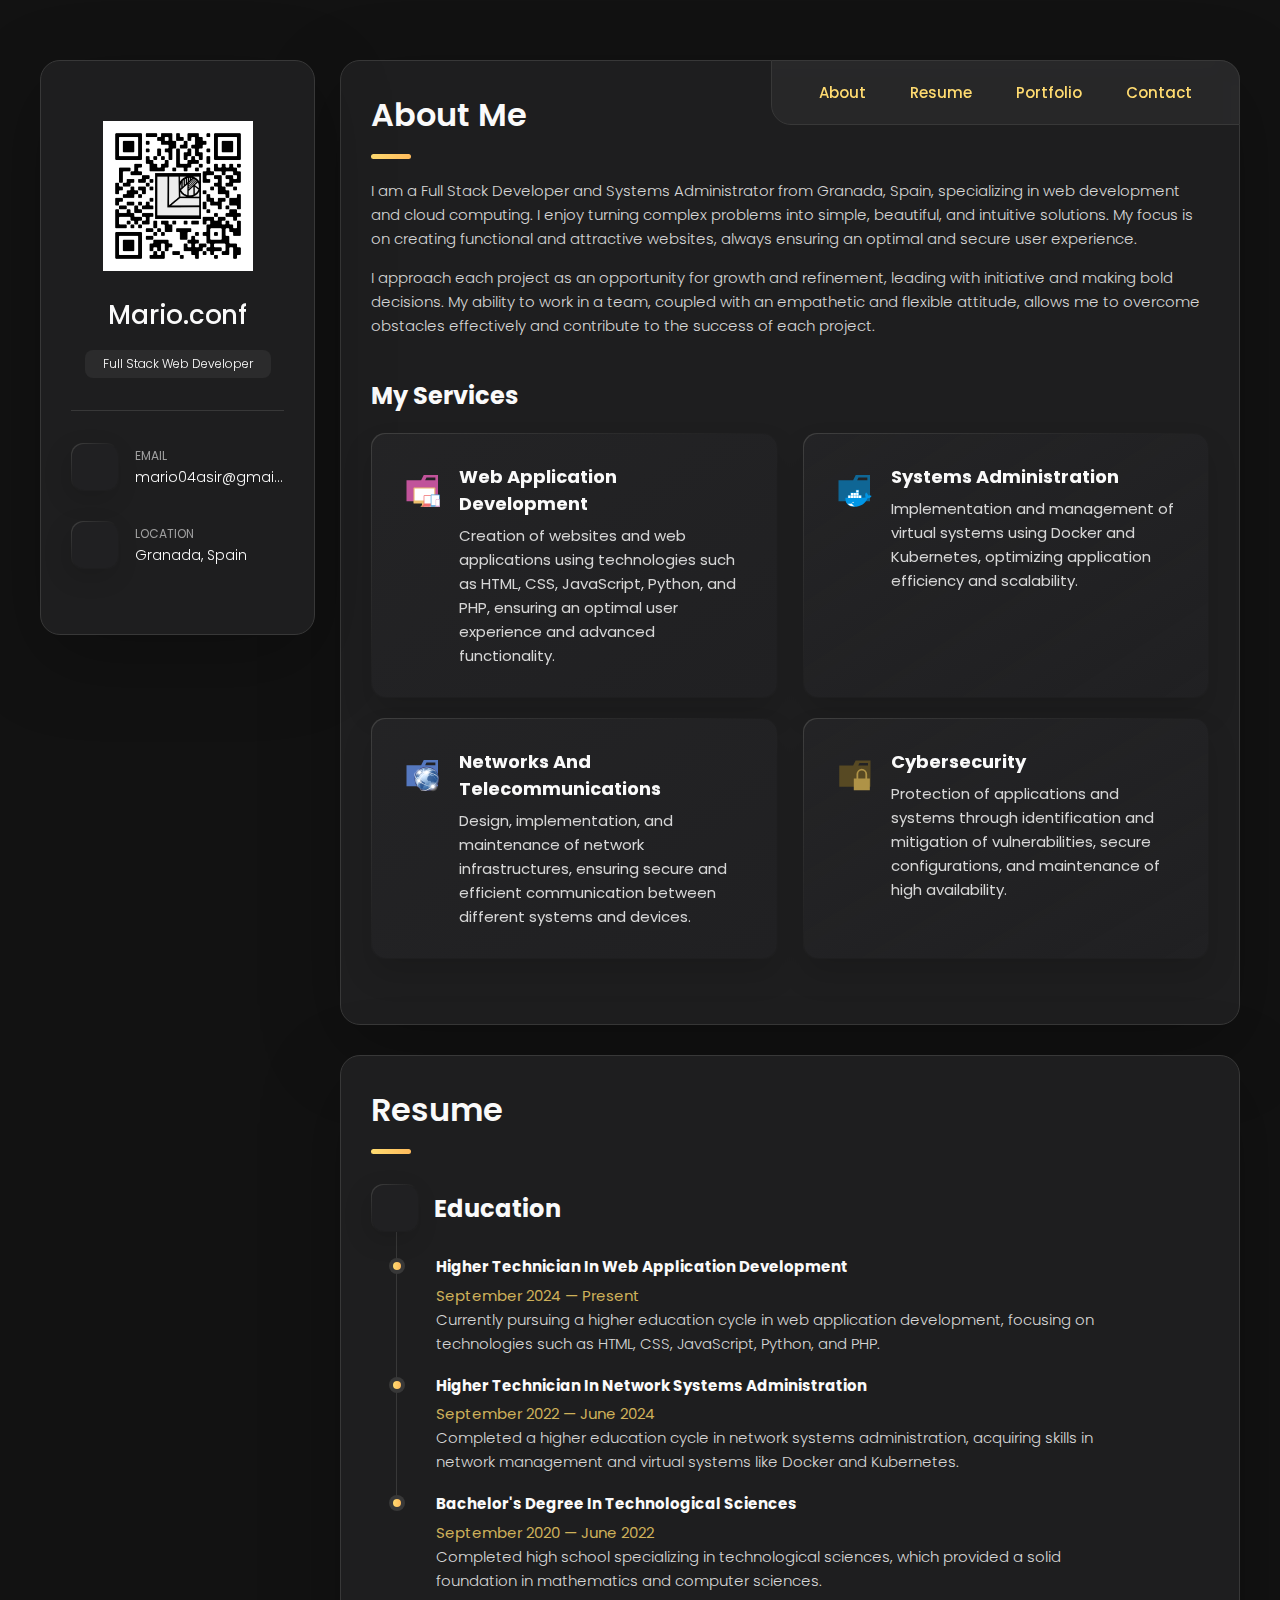
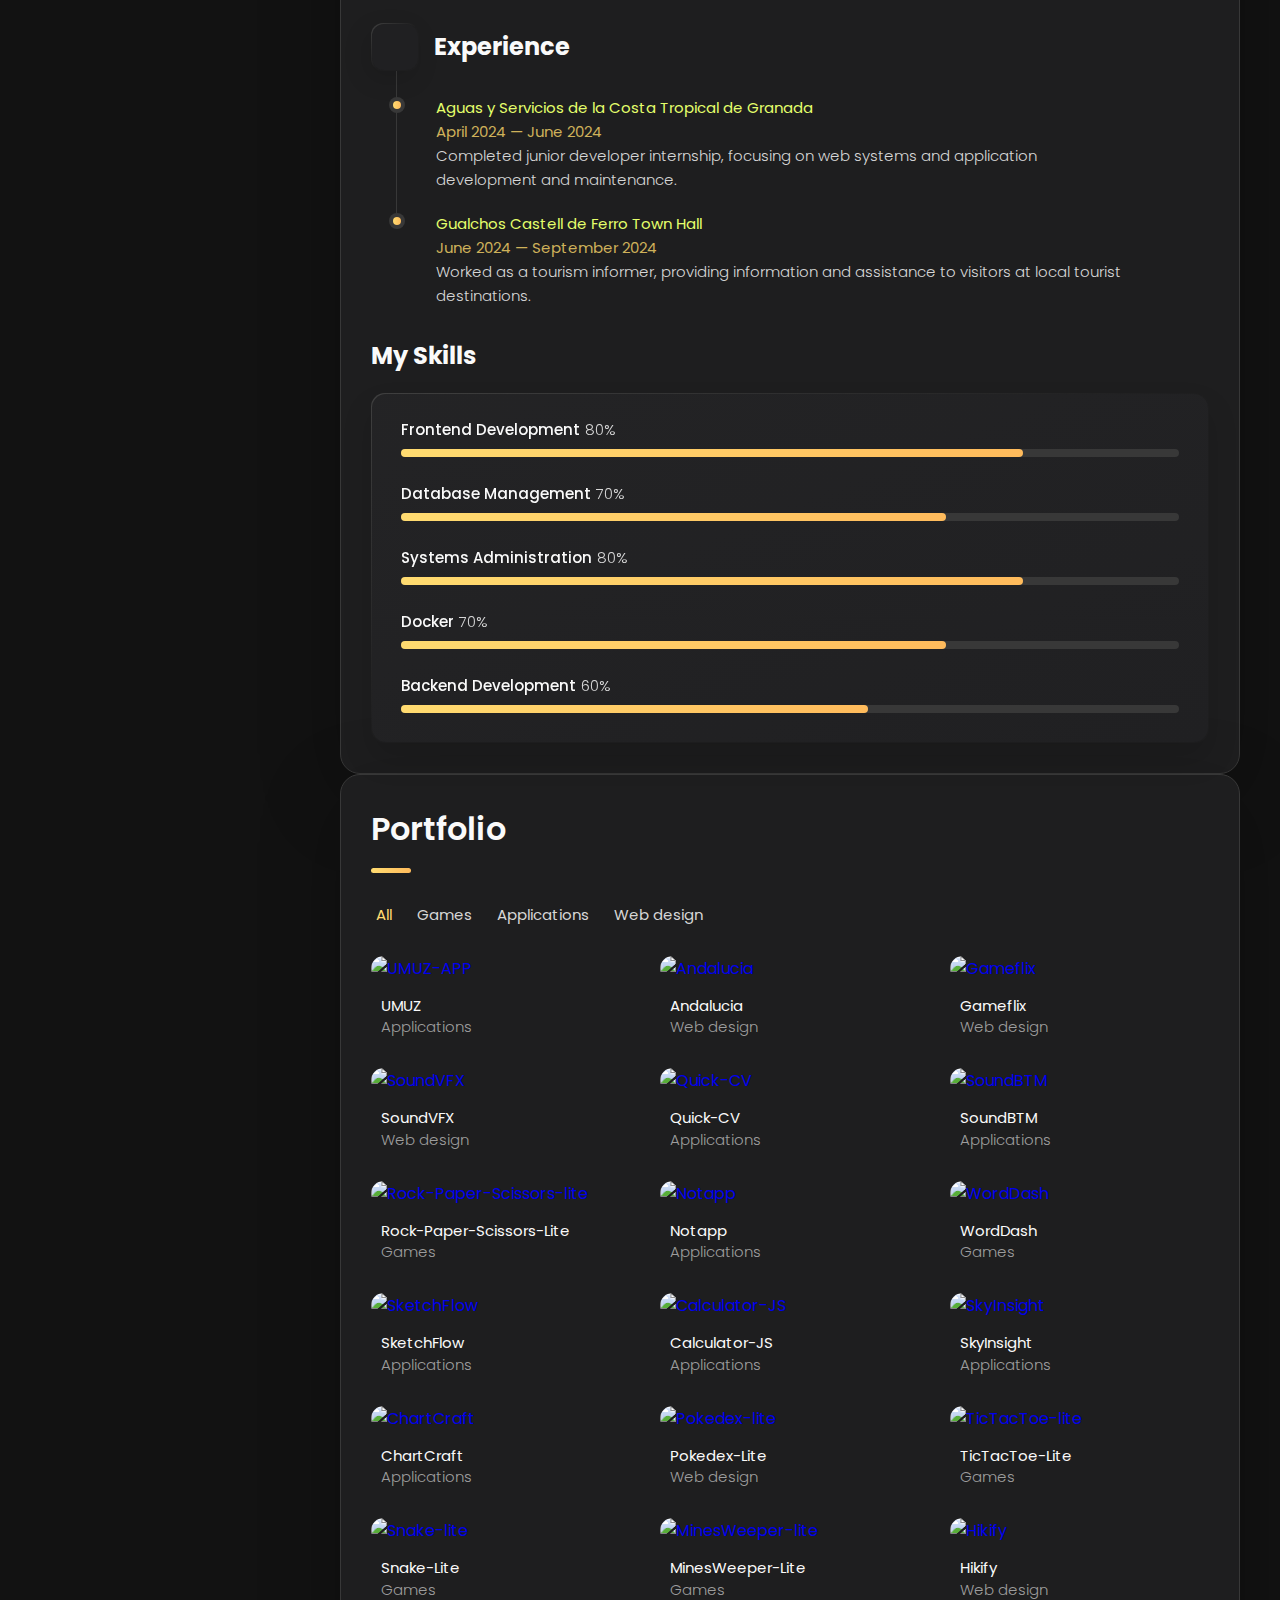
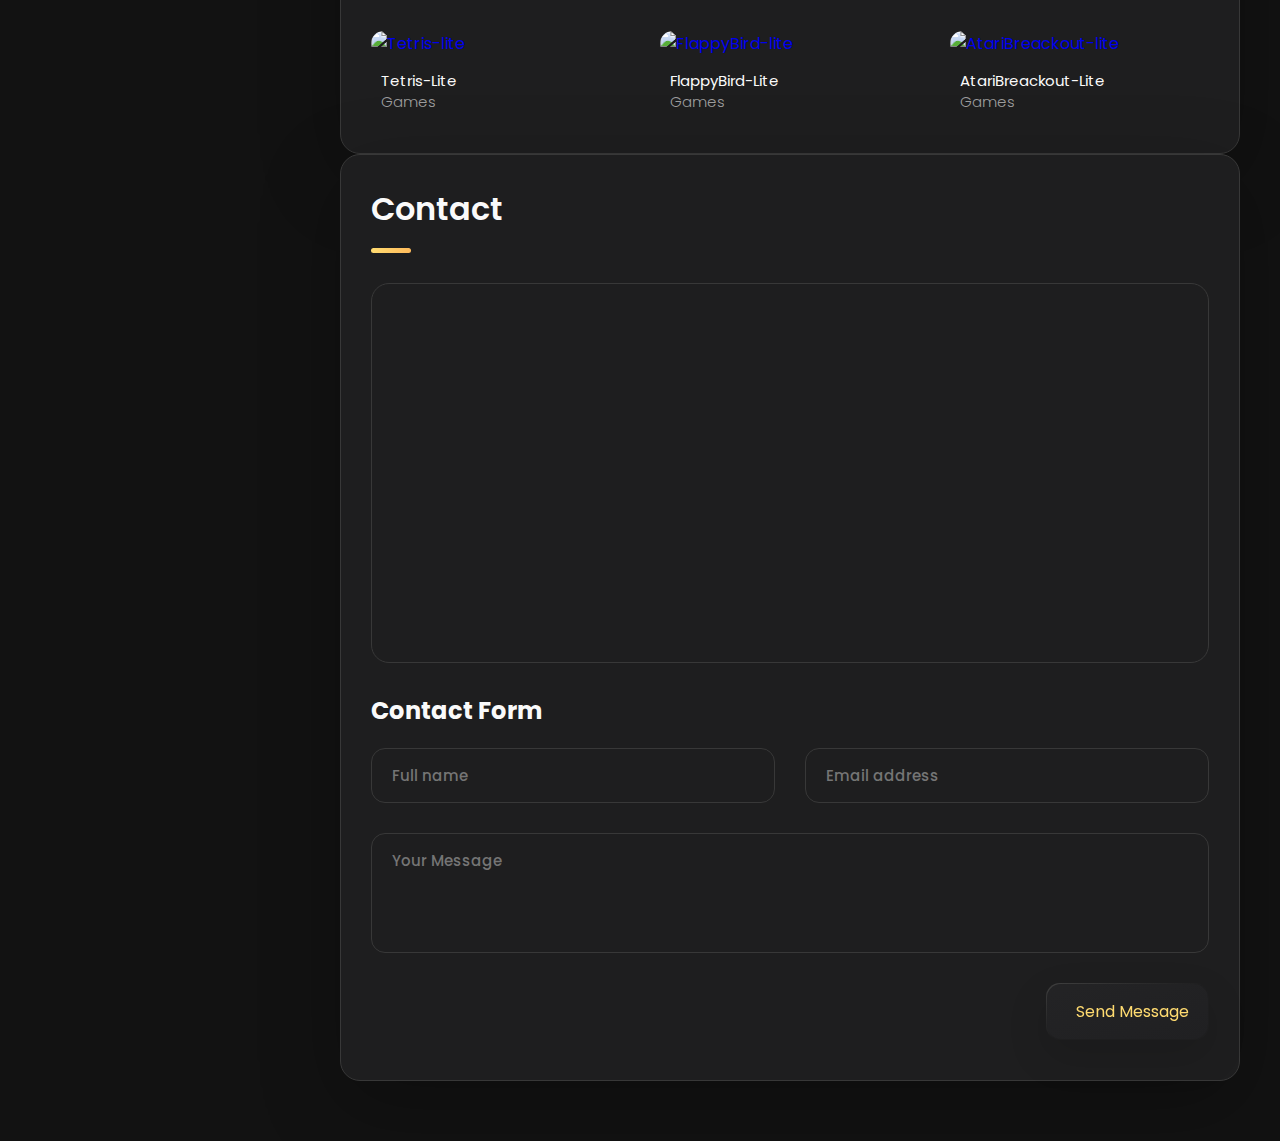
==== index.html @ 1c4b95a3 "Update index.html" ====
<!DOCTYPE html>
<html lang="es">

<head>
  <meta charset="UTF-8">
  <meta http-equiv="X-UA-Compatible" content="IE=edge">
  <meta name="viewport" content="width=device-width, initial-scale=1.0">
  <title>Mario.conf - Personal Portfolio</title>

  <!--
    - custom css link
  -->
  <link rel="stylesheet"  href="./src/styles.css">

  <!--
    - google font link
  -->
  <link rel="preconnect" href="https://fonts.googleapis.com">
  <link rel="preconnect" href="https://fonts.gstatic.com" crossorigin>
  <link href="https://fonts.googleapis.com/css2?family=Poppins:wght@300;400;500;600&display=swap" rel="stylesheet">
</head>

<body>

  <!--
    - #MAIN
  -->

  <main>

    <!--
      - #SIDEBAR
    -->

    <aside class="sidebar" data-sidebar>

      <div class="sidebar-info">

        <figure class="avatar-box">
          <img src="./src/avatar.png" alt="Mario.conf" width="80">
        </figure>

        <div class="info-content">
          <h1 class="name" title="Mario.conf">Mario.conf </h1>

          <p class="title">Full Stack Web Developer</p>
        </div>

        <button class="info_more-btn" data-sidebar-btn>
          <span>Show Contacts</span>

          <ion-icon name="chevron-down"></ion-icon>
        </button>

      </div>

      <div class="sidebar-info_more">

        <div class="separator"></div>

        <ul class="contacts-list">

          <li class="contact-item">

            <div class="icon-box">
              <ion-icon name="mail-outline"></ion-icon>
            </div>

            <div class="contact-info">
              <p class="contact-title">Email</p>

              <a href="mailto:mario04asir@gmail.com" class="contact-link">mario04asir@gmail.com</a>
            </div>

          </li>

          <li class="contact-item">

            <div class="icon-box">
              <ion-icon name="location-outline"></ion-icon>
            </div>

            <div class="contact-info">
              <p class="contact-title">Location</p>

              <address>Granada, Spain</address>
            </div>

          </li>

        </ul>

        <div class="separator"></div>

        <ul class="social-list">

          <li class="social-item">
            <a href="https://www.instagram.com/_mario.conf/" class="social-link">
              <ion-icon name="logo-instagram"></ion-icon>
            </a>
          </li>

        </ul>

      </div>

    </aside>





    <!--
      - #main-content
    -->

    <div class="main-content">

      <!--
        - #NAVBAR
      -->

      <nav class="navbar">

        <ul class="navbar-list">

          <li class="navbar-item">
            <button class="navbar-link  active" data-nav-link>About</button>
          </li>

          <li class="navbar-item">
            <button class="navbar-link active" data-nav-link>Resume</button>
          </li>

          <li class="navbar-item">
            <button class="navbar-link active" data-nav-link>Portfolio</button>
          </li>
<!--
          <li class="navbar-item">
            <button class="navbar-link active" data-nav-link>Blog</button>
          </li>
-->
           <li class="navbar-item">
            <button class="navbar-link active" data-nav-link>Contact</button>
        </li>

        </ul>

      </nav>




<!--
  - #ABOUT
-->

<article class="about  active" data-page="about">

    <header>
      <h2 class="h2 article-title">About Me</h2>
    </header>
  
    <section class="about-text">
      <p>
        I am a Full Stack Developer and Systems Administrator from Granada, Spain, specializing in web development and cloud computing. I enjoy turning complex problems into simple, beautiful, and intuitive solutions. My focus is on creating functional and attractive websites, always ensuring an optimal and secure user experience.
      </p>
      <p>
        I approach each project as an opportunity for growth and refinement, leading with initiative and making bold decisions. My ability to work in a team, coupled with an empathetic and flexible attitude, allows me to overcome obstacles effectively and contribute to the success of each project.
      </p>
    </section>
  
    <!--
      - service
    -->
  
    <section class="service active">
  
      <h3 class="h3 service-title">My Services</h3>
    
      <ul class="service-list">
    
        <li class="service-item">
    
          <div class="service-icon-box">
            <img src="./src/icon-dev.svg" alt="web development icon" width="40">
          </div>
    
          <div class="service-content-box">
            <h4 class="h4 service-item-title">Web Application Development</h4>
    
            <p class="service-item-text">
              Creation of websites and web applications using technologies such as HTML, CSS, JavaScript, Python, and PHP, ensuring an optimal user experience and advanced functionality.
            </p>
          </div>
    
        </li>
    
        <li class="service-item">
    
          <div class="service-icon-box">
            <img src="./src/icon-docker.svg" alt="Docker icon" width="40">
          </div>
    
          <div class="service-content-box">
            <h4 class="h4 service-item-title">Systems Administration</h4>
    
            <p class="service-item-text">
              Implementation and management of virtual systems using Docker and Kubernetes, optimizing application efficiency and scalability.
            </p>
          </div>
    
        </li>
    
        <li class="service-item">
    
          <div class="service-icon-box">
            <img src="./src/icon-network.svg" alt="network icon" width="40">
          </div>
    
          <div class="service-content-box">
            <h4 class="h4 service-item-title">Networks and Telecommunications</h4>
    
            <p class="service-item-text">
              Design, implementation, and maintenance of network infrastructures, ensuring secure and efficient communication between different systems and devices.
            </p>
          </div>
    
        </li>
    
        <li class="service-item">
    
          <div class="service-icon-box">
            <img src="./src/icon-security.svg" alt="cybersecurity icon" width="40">
          </div>
    
          <div class="service-content-box">
            <h4 class="h4 service-item-title">Cybersecurity</h4>
    
            <p class="service-item-text">
              Protection of applications and systems through identification and mitigation of vulnerabilities, secure configurations, and maintenance of high availability.
            </p>
          </div>
    
        </li>
    
      </ul>
    
    </section>
    
  </article>
  
          
        <!--
          - testimonials
        -->
        <section class="testimonials">
        <!--
          <h3 class="h3 testimonials-title">Testimonials</h3>

          <ul class="testimonials-list has-scrollbar">

            <li class="testimonials-item">
              <div class="content-card" data-testimonials-item>

                <figure class="testimonials-avatar-box">
                  <img src="./src/avatar-1.png" alt="Daniel lewis" width="60" data-testimonials-avatar>
                </figure>

                <h4 class="h4 testimonials-item-title" data-testimonials-title>Daniel lewis</h4>

                <div class="testimonials-text" data-testimonials-text>
                  <p>
                    Richard was hired to create a corporate identity. We were very pleased with the work done. She has a
                    lot of experience
                    and is very concerned about the needs of client. Lorem ipsum dolor sit amet, ullamcous cididt
                    consectetur adipiscing
                    elit, seds do et eiusmod tempor incididunt ut laborels dolore magnarels alia.
                  </p>
                </div>

              </div>
            </li>

            <li class="testimonials-item">
              <div class="content-card" data-testimonials-item>

                <figure class="testimonials-avatar-box">
                  <img src="./src/avatar-2.png" alt="Jessica miller" width="60" data-testimonials-avatar>
                </figure>

                <h4 class="h4 testimonials-item-title" data-testimonials-title>Jessica miller</h4>

                <div class="testimonials-text" data-testimonials-text>
                  <p>
                    Richard was hired to create a corporate identity. We were very pleased with the work done. She has a
                    lot of experience
                    and is very concerned about the needs of client. Lorem ipsum dolor sit amet, ullamcous cididt
                    consectetur adipiscing
                    elit, seds do et eiusmod tempor incididunt ut laborels dolore magnarels alia.
                  </p>
                </div>

              </div>
            </li>

            <li class="testimonials-item">
              <div class="content-card" data-testimonials-item>

                <figure class="testimonials-avatar-box">
                  <img src="./src/avatar-3.png" alt="Emily evans" width="60" data-testimonials-avatar>
                </figure>

                <h4 class="h4 testimonials-item-title" data-testimonials-title>Emily evans</h4>

                <div class="testimonials-text" data-testimonials-text>
                  <p>
                    Richard was hired to create a corporate identity. We were very pleased with the work done. She has a
                    lot of experience
                    and is very concerned about the needs of client. Lorem ipsum dolor sit amet, ullamcous cididt
                    consectetur adipiscing
                    elit, seds do et eiusmod tempor incididunt ut laborels dolore magnarels alia.
                  </p>
                </div>

              </div>
            </li>

            <li class="testimonials-item">
              <div class="content-card" data-testimonials-item>

                <figure class="testimonials-avatar-box">
                  <img src="./src/avatar-4.png" alt="Henry william" width="60" data-testimonials-avatar>
                </figure>

                <h4 class="h4 testimonials-item-title" data-testimonials-title>Henry william</h4>

                <div class="testimonials-text" data-testimonials-text>
                  <p>
                    Richard was hired to create a corporate identity. We were very pleased with the work done. She has a
                    lot of experience
                    and is very concerned about the needs of client. Lorem ipsum dolor sit amet, ullamcous cididt
                    consectetur adipiscing
                    elit, seds do et eiusmod tempor incididunt ut laborels dolore magnarels alia.
                  </p>
                </div>

              </div>
            </li>

          </ul>
        -->
        </section>
        <!--
          - testimonials modal
        -->
        <div class="modal-container" data-modal-container>

          <div class="overlay" data-overlay></div>

          <section class="testimonials-modal">

            <button class="modal-close-btn" data-modal-close-btn>
              <ion-icon name="close-outline"></ion-icon>
            </button>

            <div class="modal-img-wrapper">
              <figure class="modal-avatar-box">
                <img src="./src/avatar-1.png" alt="Daniel lewis" width="80" data-modal-img>
              </figure>

              <img src="./src/icon-quote.svg" alt="quote icon">
            </div>

            <div class="modal-content">

              <h4 class="h3 modal-title" data-modal-title>Daniel lewis</h4>

              <time datetime="2021-06-14">14 June, 2021</time>

              <div data-modal-text>
                <p>
                  Richard was hired to create a corporate identity. We were very pleased with the work done. She has a
                  lot of experience
                  and is very concerned about the needs of client. Lorem ipsum dolor sit amet, ullamcous cididt
                  consectetur adipiscing
                  elit, seds do et eiusmod tempor incididunt ut laborels dolore magnarels alia.
                </p>
              </div>

            </div>

          </section>

        </div>
        <!--
          - clients
        -->
        <section class="clients">
        <!--
          <h3 class="h3 clients-title">Clients</h3>

          <ul class="clients-list has-scrollbar">

            <li class="clients-item">
              <a href="#">
                <img src="./src/logo-1-color.png" alt="client logo">
              </a>
            </li>

            <li class="clients-item">
              <a href="#">
                <img src="./src/logo-2-color.png" alt="client logo">
              </a>
            </li>

            <li class="clients-item">
              <a href="#">
                <img src="./src/logo-3-color.png" alt="client logo">
              </a>
            </li>

            <li class="clients-item">
              <a href="#">
                <img src="./src/logo-4-color.png" alt="client logo">
              </a>
            </li>

            <li class="clients-item">
              <a href="#">
                <img src="./src/logo-5-color.png" alt="client logo">
              </a>
            </li>

            <li class="clients-item">
              <a href="#">
                <img src="./src/logo-6-color.png" alt="client logo">
              </a>
            </li>

          </ul>
        -->
        </section>
      </article>





      <!--
        - #RESUME
      --><article class="resume active" data-page="resume">

  <header>
    <h2 class="h2 article-title">Resume</h2>
  </header>

  <section class="timeline">

    <div class="title-wrapper">
      <div class="icon-box">
        <ion-icon name="book-outline"></ion-icon>
      </div>

      <h3 class="h3">Education</h3>
    </div>

    <ol class="timeline-list">

      <li class="timeline-item">

        <h4 class="h4 timeline-item-title">Higher Technician in Web Application Development</h4>

        <span>September 2024 — Present</span>

        <p class="timeline-text">
          Currently pursuing a higher education cycle in web application development, focusing on technologies such as HTML, CSS,
          JavaScript, Python, and PHP.
        </p>

      </li>

      <li class="timeline-item">

        <h4 class="h4 timeline-item-title">Higher Technician in Network Systems Administration</h4>

        <span>September 2022 — June 2024</span>

        <p class="timeline-text">
          Completed a higher education cycle in network systems administration, acquiring skills in network management and virtual
          systems like Docker and Kubernetes.
        </p>

      </li>

      <li class="timeline-item">

        <h4 class="h4 timeline-item-title">Bachelor's Degree in Technological Sciences</h4>

        <span>September 2020 — June 2022</span>

        <p class="timeline-text">
          Completed high school specializing in technological sciences, which provided a solid foundation in mathematics and
          computer sciences.
        </p>

      </li>

    </ol>

  </section>
  

      
        <section class="timeline">
      
          <div class="title-wrapper">
            <div class="icon-box">
              <ion-icon name="briefcase-outline"></ion-icon>
            </div>
      
            <h3 class="h3">Experience</h3>
          </div>
      
          <ol class="timeline-list">
  
            <li class="timeline-item">
            
            <span><a href="https://www.aguasyservicios.es/home/" target="_blank">Aguas y Servicios de la Costa Tropical de Granada</a></span>
            
              <span>April 2024 — June 2024</span>
            
              <p class="timeline-text">
                Completed junior developer internship, focusing on web systems and application development and maintenance.
              </p>
            
            </li>
            
            <li class="timeline-item">
            
              <span><a href="https://gualchos.es/inicio/" target="_blank">Gualchos Castell de Ferro Town Hall</a></span>
            
              <span>June 2024 — September 2024</span>
            
              <p class="timeline-text">
                Worked as a tourism informer, providing information and assistance to visitors at local tourist destinations.
              </p>
            
            </li>
            
          </ol>
          
      
        </section>
      


        <section class="skill">

            <h3 class="h3 skills-title">My skills</h3>
          
            <ul class="skills-list content-card">

                <li class="skills-item">
                    <div class="title-wrapper">
                      <h5 class="h5">Frontend Development</h5>
                      <data value="80">80%</data>
                    </div>
                    <div class="skill-progress-bg">
                      <div class="skill-progress-fill" style="width: 80%;"></div>
                    </div>
                  </li>
          
              <li class="skills-item">
                <div class="title-wrapper">
                  <h5 class="h5">Database Management</h5>
                  <data value="70">70%</data>
                </div>
                <div class="skill-progress-bg">
                  <div class="skill-progress-fill" style="width: 70%;"></div>
                </div>
              </li>
          
              <li class="skills-item">
                <div class="title-wrapper">
                  <h5 class="h5">Systems Administration</h5>
                  <data value="80">80%</data>
                </div>
                <div class="skill-progress-bg">
                  <div class="skill-progress-fill" style="width: 80%;"></div>
                </div>
              </li>
          
              <li class="skills-item">
                <div class="title-wrapper">
                  <h5 class="h5">Docker</h5>
                  <data value="70">70%</data>
                </div>
                <div class="skill-progress-bg">
                  <div class="skill-progress-fill" style="width: 70%;"></div>
                </div>
              </li>

              <li class="skills-item">
                <div class="title-wrapper">
                  <h5 class="h5">Backend Development</h5>
                  <data value="60">60%</data>
                </div>
                <div class="skill-progress-bg">
                  <div class="skill-progress-fill" style="width: 60%;"></div>
                </div>
              </li>
          
            </ul>
          
          </section>
          

      </article>





      <!--
        - #PORTFOLIO
      -->

      <article class="portfolio active" data-page="portfolio">

        <header>
          <h2 class="h2 article-title">Portfolio</h2>
        </header>
      
        <section class="projects">
      
          <ul class="filter-list">
      
            <li class="filter-item">
              <button class="active" data-filter-btn>All</button>
            </li>
      
            <li class="filter-item">
              <button data-filter-btn>Games</button>
            </li>
      
            <li class="filter-item">
              <button data-filter-btn>Applications</button>
            </li>
      
            <li class="filter-item">
              <button data-filter-btn>Web design</button>
            </li>
      
          </ul>
      
          <div class="filter-select-box">
      
            <button class="filter-select" data-select>
      
              <div class="select-value" data-select-value>Select category</div>
      
              <div class="select-icon">
                <ion-icon name="chevron-down"></ion-icon>
              </div>
      
            </button>
      
            <ul class="select-list">
      
              <li class="select-item">
                <button data-select-item>All</button>
              </li>
      
              <li class="select-item">
                <button data-select-item>Games</button>
              </li>
      
              <li class="select-item">
                <button data-select-item>Applications</button>
              </li>
      
              <li class="select-item">
                <button data-select-item>Web design</button>
              </li>
      
            </ul>
      
          </div>
      
        </section>
            <ul class="project-list">
              
                <li class="project-item active" data-filter-item data-category="applications">
                  <a href="https://github.com/Mario-conf/UMUZ-APP">
              
                    <figure class="project-img">
                      <div class="project-item-icon-box">
                        <ion-icon name="eye-outline"></ion-icon>
                      </div>
                      <img src="https://github.com/Mario-conf/UMUZ-APP/blob/main/bak.png?raw=true" alt="UMUZ-APP" loading="lazy">
                    </figure>
              
                    <h3 class="project-title">UMUZ</h3>
                    <p class="project-category">Applications</p>
              
                  </a>
                </li>
              
                <li class="project-item active" data-filter-item data-category="web design">
                  <a href="https://github.com/Mario-conf/Andalucia">
              
                    <figure class="project-img">
                      <div class="project-item-icon-box">
                        <ion-icon name="eye-outline"></ion-icon>
                      </div>
                      <img src="https://camo.githubusercontent.com/d8a6aa6d3a9abc91f9075dd1689b8105f5a5ce53c1f43ea921173c58dc52791d/[base64]" alt="Andalucia" loading="lazy">
                    </figure>
              
                    <h3 class="project-title">Andalucia</h3>
                    <p class="project-category">Web design</p>
              
                  </a>
                </li>
              
                <li class="project-item active" data-filter-item data-category="web design">
                  <a href="https://github.com/Mario-conf/Gameflix">
              
                    <figure class="project-img">
                      <div class="project-item-icon-box">
                        <ion-icon name="eye-outline"></ion-icon>
                      </div>
                      <img src="https://camo.githubusercontent.com/cbee17b9fac7d5d0433855afbf3281ed99759d7a5c669335d1fd524c5f66caab/68747470733a2f2f77616c6c70617065726163636573732e636f6d2f66756c6c2f363037353638392e706e67" alt="Gameflix" loading="lazy">
                    </figure>
              
                    <h3 class="project-title">Gameflix</h3>
                    <p class="project-category">Web design</p>
              
                  </a>
                </li>
              
                <li class="project-item active" data-filter-item data-category="web design">
                  <a href="https://github.com/Mario-conf/SoundVFX">
              
                    <figure class="project-img">
                      <div class="project-item-icon-box">
                        <ion-icon name="eye-outline"></ion-icon>
                      </div>
                      <img src="https://camo.githubusercontent.com/dde4dcd16a0d7f106c090099ec959c5ecd9c64f94a71478958af8be1b528fe95/68747470733a2f2f7777772e617564696f2d746563686e6963612e636f6d2f65732d65732f6d656469612f777973697779672f706172616c6c61782f4154343034374d505f506172616c61785f30312e706e67" alt="SoundVFX" loading="lazy">
                    </figure>
              
                    <h3 class="project-title">SoundVFX</h3>
                    <p class="project-category">Web design</p>
              
                  </a>
                </li>
              
                <li class="project-item active" data-filter-item data-category="applications">
                  <a href="https://github.com/Mario-conf/Quick-CV">
              
                    <figure class="project-img">
                      <div class="project-item-icon-box">
                        <ion-icon name="eye-outline"></ion-icon>
                      </div>
                      <img src="https://camo.githubusercontent.com/ef652caefccaaf636bdacbf97b6a67a56a730683abbafa0b66e17fc3df95632f/68747470733a2f2f63646e2d696d616765732e7a6574792e636f6d2f70616765732f706c61696e5f746578745f726573756d655f6578616d706c655f74656d706c6174655f6e616e6963612e706e67" alt="Quick-CV" loading="lazy">
                    </figure>
              
                    <h3 class="project-title">Quick-CV</h3>
                    <p class="project-category">Applications</p>
              
                  </a>
                </li>
              
                <li class="project-item active" data-filter-item data-category="applications">
                  <a href="https://github.com/Mario-conf/SoundBTM">
              
                    <figure class="project-img">
                      <div class="project-item-icon-box">
                        <ion-icon name="eye-outline"></ion-icon>
                      </div>
                      <img src="https://github.com/Mario-conf/SoundBTM/raw/main/src/soundbtm.png" alt="SoundBTM" loading="lazy">
                    </figure>
              
                    <h3 class="project-title">SoundBTM</h3>
                    <p class="project-category">Applications</p>
              
                  </a>
                </li>
              
                <li class="project-item active" data-filter-item data-category="games">
                  <a href="https://github.com/Mario-conf/Rock-Paper-Scissors-lite">
              
                    <figure class="project-img">
                      <div class="project-item-icon-box">
                        <ion-icon name="eye-outline"></ion-icon>
                      </div>
                      <img src="https://camo.githubusercontent.com/37fceec588466bbebf50401e78e71e75b1ed81703d7c3fd7a21d1c4bc3ce6693/[base64]" alt="Rock-Paper-Scissors-lite" loading="lazy">
                    </figure>
              
                    <h3 class="project-title">Rock-Paper-Scissors-lite</h3>
                    <p class="project-category">Games</p>
              
                  </a>
                </li>
              
                <li class="project-item active" data-filter-item data-category="applications">
                  <a href="https://github.com/Mario-conf/Notapp">
              
                    <figure class="project-img">
                      <div class="project-item-icon-box">
                        <ion-icon name="eye-outline"></ion-icon>
                      </div>
                      <img src="https://camo.githubusercontent.com/1c31003c01aa908d827116e8f86937186a0f5cf451c62812953a72d3170036d3/68747470733a2f2f69302e77702e636f6d2f676c6173676f77677561726469616e2e636f2e756b2f77702d636f6e74656e742f75706c6f6164732f73697465732f322f323032302f30322f53747564796772616d2e6a70673f73736c3d31" alt="Notapp" loading="lazy">
                    </figure>
              
                    <h3 class="project-title">Notapp</h3>
                    <p class="project-category">Applications</p>
              
                  </a>
                </li>
              
                <li class="project-item active" data-filter-item data-category="games">
                  <a href="https://github.com/Mario-conf/WordDash">
              
                    <figure class="project-img">
                      <div class="project-item-icon-box">
                        <ion-icon name="eye-outline"></ion-icon>
                      </div>
                      <img src="https://github.com/Mario-conf/WordDash/raw/main/src/wow.png" alt="WordDash" loading="lazy">
                    </figure>
              
                    <h3 class="project-title">WordDash</h3>
                    <p class="project-category">Games</p>
              
                  </a>
                </li>
              
                <li class="project-item active" data-filter-item data-category="applications">
                  <a href="https://github.com/Mario-conf/SketchFlow">
              
                    <figure class="project-img">
                      <div class="project-item-icon-box">
                        <ion-icon name="eye-outline"></ion-icon>
                      </div>
                      <img src="https://github.com/Mario-conf/SketchFlow/raw/main/sketchflow.png" alt="SketchFlow" loading="lazy">
                    </figure>
              
                    <h3 class="project-title">SketchFlow</h3>
                    <p class="project-category">Applications</p>
              
                  </a>
                </li>
              
                <li class="project-item active" data-filter-item data-category="applications">
                  <a href="https://github.com/Mario-conf/Calculator-JS">
              
                    <figure class="project-img">
                      <div class="project-item-icon-box">
                        <ion-icon name="eye-outline"></ion-icon>
                      </div>
                      <img src="https://github.com/Mario-conf/Calculator-JS/raw/main/src/image.png" alt="Calculator-JS" loading="lazy">
                    </figure>
              
                    <h3 class="project-title">Calculator-JS</h3>
                    <p class="project-category">Applications</p>
              
                  </a>
                </li>
              
                <li class="project-item active" data-filter-item data-category="applications">
                  <a href="https://github.com/Mario-conf/SkyInsight">
              
                    <figure class="project-img">
                      <div class="project-item-icon-box">
                        <ion-icon name="eye-outline"></ion-icon>
                      </div>
                      <img src="https://github.com/Mario-conf/App-del-Tiempo/raw/main/src/_e3eaca39-855f-42e2-9568-33fb23d5d277.jpeg?raw=true" alt="SkyInsight" loading="lazy">
                    </figure>
              
                    <h3 class="project-title">SkyInsight</h3>
                    <p class="project-category">Applications</p>
              
                  </a>
                </li>
              
                <li class="project-item active" data-filter-item data-category="applications">
                  <a href="https://github.com/Mario-conf/ChartCraft">
              
                    <figure class="project-img">
                      <div class="project-item-icon-box">
                        <ion-icon name="eye-outline"></ion-icon>
                      </div>
                      <img src="https://camo.githubusercontent.com/677a1dfb8b41d39b921e269fc6e2d34c4f3af5fd28ac3c7478d640c71cac6b79/[base64]" alt="ChartCraft" loading="lazy">
                    </figure>
              
                    <h3 class="project-title">ChartCraft</h3>
                    <p class="project-category">Applications</p>
              
                  </a>
                </li>
              
                <li class="project-item active" data-filter-item data-category="web design">
                  <a href="https://github.com/Mario-conf/Pokedex-lite">
              
                    <figure class="project-img">
                      <div class="project-item-icon-box">
                        <ion-icon name="eye-outline"></ion-icon>
                      </div>
                      <img src="https://camo.githubusercontent.com/f7a1fd09885241da58ff8e09bc52ea3f723c83767db1ee66ffb47d5eef59fe8a/[base64]" alt="Pokedex-lite" loading="lazy">
                    </figure>
              
                    <h3 class="project-title">Pokedex-lite</h3>
                    <p class="project-category">Web design</p>
              
                  </a>
                </li>
              
                <li class="project-item active" data-filter-item data-category="games">
                  <a href="https://github.com/Mario-conf/TicTacToe-lite">
              
                    <figure class="project-img">
                      <div class="project-item-icon-box">
                        <ion-icon name="eye-outline"></ion-icon>
                      </div>
                      <img src="https://github.com/Mario-conf/TicTacToe-lite/raw/main/src/main.png" alt="TicTacToe-lite" loading="lazy">
                    </figure>
              
                    <h3 class="project-title">TicTacToe-lite</h3>
                    <p class="project-category">Games</p>
              
                  </a>
                </li>
              
                <li class="project-item active" data-filter-item data-category="games">
                  <a href="https://github.com/Mario-conf/Snake-lite">
              
                    <figure class="project-img">
                      <div class="project-item-icon-box">
                        <ion-icon name="eye-outline"></ion-icon>
                      </div>
                      <img src="https://github.com/Mario-conf/Snake-lite/raw/main/snake.png" alt="Snake-lite" loading="lazy">
                    </figure>
              
                    <h3 class="project-title">Snake-lite</h3>
                    <p class="project-category">Games</p>
              
                  </a>
                </li>
              
                <li class="project-item active" data-filter-item data-category="games">
                  <a href="https://github.com/Mario-conf/MinesWeeper-lite">
              
                    <figure class="project-img">
                      <div class="project-item-icon-box">
                        <ion-icon name="eye-outline"></ion-icon>
                      </div>
                      <img src="https://github.com/Mario-conf/MinesWeeper-lite/raw/main/minesweeper.png" alt="MinesWeeper-lite" loading="lazy">
                    </figure>
              
                    <h3 class="project-title">MinesWeeper-lite</h3>
                    <p class="project-category">Games</p>
              
                  </a>
                </li>
              
                <li class="project-item active" data-filter-item data-category="web design">
                  <a href="https://github.com/Mario-conf/Hikify">
              
                    <figure class="project-img">
                      <div class="project-item-icon-box">
                        <ion-icon name="eye-outline"></ion-icon>
                      </div>
                      <img src="https://github.com/Mario-conf/Hikify/raw/main/src/hikify_logo.png" alt="Hikify" loading="lazy">
                    </figure>
              
                    <h3 class="project-title">Hikify</h3>
                    <p class="project-category">Web design</p>
              
                  </a>
                </li>
              
                <li class="project-item active" data-filter-item data-category="games">
                  <a href="https://github.com/Mario-conf/Tetris-lite">
              
                    <figure class="project-img">
                      <div class="project-item-icon-box">
                        <ion-icon name="eye-outline"></ion-icon>
                      </div>
                      <img src="https://github.com/Mario-conf/Tetris-lite/raw/main/tetris.png" alt="Tetris-lite" loading="lazy">
                    </figure>
              
                    <h3 class="project-title">Tetris-lite</h3>
                    <p class="project-category">Games</p>
              
                  </a>
                </li>
              
                <li class="project-item active" data-filter-item data-category="games">
                  <a href="https://github.com/Mario-conf/FlappyBird-lite">
              
                    <figure class="project-img">
                      <div class="project-item-icon-box">
                        <ion-icon name="eye-outline"></ion-icon>
                      </div>
                      <img src="https://github.com/Mario-conf/FlappyBird-lite/raw/main/src/Read.png" alt="FlappyBird-lite" loading="lazy">
                    </figure>
              
                    <h3 class="project-title">FlappyBird-lite</h3>
                    <p class="project-category">Games</p>
              
                  </a>
                </li>
              
                <li class="project-item active" data-filter-item data-category="games">
                  <a href="https://github.com/Mario-conf/AtariBreackout-lite">
              
                    <figure class="project-img">
                      <div class="project-item-icon-box">
                        <ion-icon name="eye-outline"></ion-icon>
                      </div>
                      <img src="https://github.com/Mario-conf/AtariBreackout-lite/raw/main/atari_breakout.png" alt="AtariBreackout-lite" loading="lazy">
                    </figure>
              
                    <h3 class="project-title">AtariBreackout-lite</h3>
                    <p class="project-category">Games</p>
              
                  </a>
                </li>
              
              </ul>
        </section>

      </article>

      <!--
        - #BLOG
<article class="blog active" data-page="blog">

    <header>
      <h2 class="h2 article-title">Blog</h2>
    </header>
  
    <section class="blog-posts">
  
      <ul class="blog-posts-list">
  
        <li class="blog-post-item">
          <a href="#">
  
            <figure class="blog-banner-box">
              <img src="./src/blog-1.jpg" alt="Blog post image" loading="lazy">
            </figure>
  
            <div class="blog-content">
  
              <div class="blog-meta">
                <p class="blog-category">Design</p>
  
                <span class="dot"></span>
  
                <time datetime="2022-02-23">Feb 23, 2022</time>
              </div>
  
              <h3 class="h3 blog-item-title">Lorem Ipsum Dolor</h3>
  
              <p class="blog-text">
                Lorem ipsum dolor sit amet, consectetur adipiscing elit. Sed do eiusmod tempor incididunt ut labore et dolore magna aliqua.
              </p>
  
            </div>
  
          </a>
        </li>
  
        <li class="blog-post-item">
          <a href="#">
  
            <figure class="blog-banner-box">
              <img src="./src/blog-2.jpg" alt="Blog post image" loading="lazy">
            </figure>
  
            <div class="blog-content">
  
              <div class="blog-meta">
                <p class="blog-category">Design</p>
  
                <span class="dot"></span>
  
                <time datetime="2022-02-23">Feb 23, 2022</time>
              </div>
  
              <h3 class="h3 blog-item-title">Lorem Ipsum Dolor</h3>
  
              <p class="blog-text">
                Lorem ipsum dolor sit amet, consectetur adipiscing elit. Sed do eiusmod tempor incididunt ut labore et dolore magna aliqua.
              </p>
  
            </div>
  
          </a>
        </li>
  
        <li class="blog-post-item">
          <a href="#">
  
            <figure class="blog-banner-box">
              <img src="./src/blog-3.jpg" alt="Blog post image" loading="lazy">
            </figure>
  
            <div class="blog-content">
  
              <div class="blog-meta">
                <p class="blog-category">Design</p>
  
                <span class="dot"></span>
  
                <time datetime="2022-02-23">Feb 23, 2022</time>
              </div>
  
              <h3 class="h3 blog-item-title">Lorem Ipsum Dolor</h3>
  
              <p class="blog-text">
                Lorem ipsum dolor sit amet, consectetur adipiscing elit. Sed do eiusmod tempor incididunt ut labore et dolore magna aliqua.
              </p>
  
            </div>
  
          </a>
        </li>
  
        <li class="blog-post-item">
          <a href="#">
  
            <figure class="blog-banner-box">
              <img src="./src/blog-4.jpg" alt="Blog post image" loading="lazy">
            </figure>
  
            <div class="blog-content">
  
              <div class="blog-meta">
                <p class="blog-category">Design</p>
  
                <span class="dot"></span>
  
                <time datetime="2022-02-23">Feb 23, 2022</time>
              </div>
  
              <h3 class="h3 blog-item-title">Lorem Ipsum Dolor</h3>
  
              <p class="blog-text">
                Lorem ipsum dolor sit amet, consectetur adipiscing elit. Sed do eiusmod tempor incididunt ut labore et dolore magna aliqua.
              </p>
  
            </div>
  
          </a>
        </li>
  
        <li class="blog-post-item">
          <a href="#">
  
            <figure class="blog-banner-box">
              <img src="./src/blog-5.jpg" alt="Blog post image" loading="lazy">
            </figure>
  
            <div class="blog-content">
  
              <div class="blog-meta">
                <p class="blog-category">Design</p>
  
                <span class="dot"></span>
  
                <time datetime="2022-02-23">Feb 23, 2022</time>
              </div>
  
              <h3 class="h3 blog-item-title">Lorem Ipsum Dolor</h3>
  
              <p class="blog-text">
                Lorem ipsum dolor sit amet, consectetur adipiscing elit. Sed do eiusmod tempor incididunt ut labore et dolore magna aliqua.
              </p>
  
            </div>
  
          </a>
        </li>
  
        <li class="blog-post-item">
          <a href="#">
  
            <figure class="blog-banner-box">
              <img src="./src/blog-6.jpg" alt="Blog post image" loading="lazy">
            </figure>
  
            <div class="blog-content">
  
              <div class="blog-meta">
                <p class="blog-category">Design</p>
  
                <span class="dot"></span>
  
                <time datetime="2022-02-23">Feb 23, 2022</time>
              </div>
  
              <h3 class="h3 blog-item-title">Lorem Ipsum Dolor</h3>
  
              <p class="blog-text">
                Lorem ipsum dolor sit amet, consectetur adipiscing elit. Sed do eiusmod tempor incididunt ut labore et dolore magna aliqua.
              </p>
  
            </div>
  
          </a>
        </li>
  
      </ul>
  
    </section>
  
  </article>
  
      -->

      <!--
        - #CONTACT
      -->

      <article class="contact active" data-page="contact">

        <header>
          <h2 class="h2 article-title">Contact</h2>
        </header>

        <section class="mapbox" data-mapbox>
          <figure>
            <iframe src="https://www.google.com/maps/embed?pb=!1m18!1m12!1m3!1d15901.6678030832!2d-3.603804679672174!3d37.17648795197474!2m3!1f0!2f0!3f0!3m2!1i1024!2i768!4f13.1!3m3!1m2!1s0xd71fca43f5de6db%3A0x2c90f854d215b20!2sGranada%2C%20Spain!5e0!3m2!1sen!2sbd!4v1647608789441!5m2!1sen!2sbd" width="400" height="300" loading="lazy"></iframe>

          </figure>
        </section>

        <section class="contact-form">

          <h3 class="h3 form-title">Contact Form</h3>

          <form action="#" class="form" data-form id="myForm">

            <div class="input-wrapper">
                <input type="text" name="fullname" class="form-input" placeholder="Full name" required data-form-input>
            
                <input type="email" name="email" class="form-input" placeholder="Email address" required data-form-input>
              </div>
            
              <textarea name="message" class="form-input" placeholder="Your Message" required data-form-input></textarea>
            
              <button class="form-btn" type="submit" onclick="sendEmail(event)" data-form-btn>
                <ion-icon name="paper-plane"></ion-icon>
                <span>Send Message</span>
              </button>
            
            </form>
            <script>
                function sendEmail(event) {
                  event.preventDefault(); 

                  let form = document.getElementById('myForm');
                  let fullname = form.elements['fullname'].value;
                  let email = form.elements['email'].value;
                  let message = form.elements['message'].value;
        
                  let subject = encodeURIComponent('Message from ' + fullname);
                  let body = encodeURIComponent(message + '\n\nSender Email: ' + email);
                  let mailtoLink = 'mailto:mario04asir@gmail.com' + '?subject=' + subject + '&body=' + body;

                  window.location.href = mailtoLink;
                }
            </script>

        </section>

      </article>

    </div>

  </main>

  <!--
    - custom js link
  -->
  <script src="./src/script.js"></script>

  <!--
    - ionicon link
  -->
  <script type="module" src="https://unpkg.com/ionicons@5.5.2/dist/ionicons/ionicons.esm.js"></script>
  <script nomodule src="https://unpkg.com/ionicons@5.5.2/dist/ionicons/ionicons.js"></script>

</body>

</html>
---- src/styles.css ----
:root {

    /* gradient */
  
    --bg-gradient-onyx: linear-gradient(
      to bottom right, 
      hsl(240, 1%, 25%) 3%, 
      hsl(0, 0%, 19%) 97%
    );
    --bg-gradient-jet: linear-gradient(
      to bottom right, 
      hsla(240, 1%, 18%, 0.251) 0%, 
      hsla(240, 2%, 11%, 0) 100%
    ), hsl(240, 2%, 13%);
    --bg-gradient-yellow-1: linear-gradient(
      to bottom right, 
      hsl(45, 100%, 71%) 0%, 
      hsla(36, 100%, 69%, 0) 50%
    );
    --bg-gradient-yellow-2: linear-gradient(
      135deg, 
      hsla(45, 100%, 71%, 0.251) 0%, 
      hsla(35, 100%, 68%, 0) 59.86%
    ), hsl(240, 2%, 13%);
    --border-gradient-onyx: linear-gradient(
      to bottom right, 
      hsl(0, 0%, 25%) 0%, 
      hsla(0, 0%, 25%, 0) 50%
    );
    --text-gradient-yellow: linear-gradient(
      to right, 
      hsl(45, 100%, 72%), 
      hsl(35, 100%, 68%)
    );
  
    /* solid */
  
    --jet: hsl(0, 0%, 22%);
    --onyx: hsl(240, 1%, 17%);
    --eerie-black-1: hsl(240, 2%, 13%);
    --eerie-black-2: hsl(240, 2%, 12%);
    --smoky-black: hsl(0, 0%, 7%);
    --white-1: hsl(0, 0%, 100%);
    --white-2: hsl(0, 0%, 98%);
    --orange-yellow-crayola: hsl(45, 100%, 72%);
    --vegas-gold: hsl(45, 54%, 58%);
    --vegas-golden: hsl(36, 100%, 50%);
    --vegas-gray: hsl(71, 100%, 71%);
    --light-gray: hsl(0, 0%, 84%);
    --light-gray-70: hsla(0, 0%, 84%, 0.7);
    --bittersweet-shimmer: hsl(0, 43%, 51%);
  
    /**
     * typography
     */
  
    /* font-family */
    --ff-poppins: 'Poppins', sans-serif;
  
    /* font-size */
    --fs-1: 24px;
    --fs-2: 18px;
    --fs-3: 17px;
    --fs-4: 16px;
    --fs-5: 15px;
    --fs-6: 14px;
    --fs-7: 13px;
    --fs-8: 11px;
  
    /* font-weight */
    --fw-300: 300;
    --fw-400: 400;
    --fw-500: 500;
    --fw-600: 600;
  
    /**
     * shadow
     */
    
    --shadow-1: -4px 8px 24px hsla(0, 0%, 0%, 0.25);
    --shadow-2: 0 16px 30px hsla(0, 0%, 0%, 0.25);
    --shadow-3: 0 16px 40px hsla(0, 0%, 0%, 0.25);
    --shadow-4: 0 25px 50px hsla(0, 0%, 0%, 0.15);
    --shadow-5: 0 24px 80px hsla(0, 0%, 0%, 0.25);
  
    /**
     * transition
     */
  
    --transition-1: 0.25s ease;
    --transition-2: 0.5s ease-in-out;
  
  }
  
  
  
  
  
  /*-----------------------------------*\
    #RESET
  \*-----------------------------------*/
  
  *, *::before, *::after {
    margin: 0;
    padding: 0;
    box-sizing: border-box;
  }
  
  a { text-decoration: none; }
  
  li { list-style: none; }
  
  img, ion-icon, a, button, time, span { display: block; }
  
  button {
    font: inherit;
    background: none;
    border: none;
    text-align: left;
    cursor: pointer;
  }
  
  input, textarea {
    display: block;
    width: 100%;
    background: none;
    font: inherit;
  }
  
  ::selection {
    background: var(--orange-yellow-crayola);
    color: var(--smoky-black);
  }
  
  :focus { outline-color: var(--orange-yellow-crayola); }
  
  html { font-family: var(--ff-poppins); }
  
  body { background: var(--smoky-black); }
  
  
  
  
  
  /*-----------------------------------*\
    #REUSED STYLE
  \*-----------------------------------*/
  
  .sidebar,
  article {
    background: var(--eerie-black-2);
    border: 1px solid var(--jet);
    border-radius: 20px;
    padding: 15px;
    box-shadow: var(--shadow-1);
    z-index: 1;
  }
  
  .separator {
    width: 100%;
    height: 1px;
    background: var(--jet);
    margin: 16px 0;
  }
  
  .icon-box {
    position: relative;
    background: var(--border-gradient-onyx);
    width: 30px;
    height: 30px;
    border-radius: 8px;
    display: flex;
    justify-content: center;
    align-items: center;
    font-size: 16px;
    color: var(--orange-yellow-crayola);
    box-shadow: var(--shadow-1);
    z-index: 1;
  }
  
  .icon-box::before {
    content: "";
    position: absolute;
    inset: 1px;
    background: var(--eerie-black-1);
    border-radius: inherit;
    z-index: -1;
  }
  
  .icon-box ion-icon { --ionicon-stroke-width: 35px; }
  
  article { display: none; }
  
  article.active {
    display: block;
    animation: fade 0.5s ease backwards;
  }
  
  @keyframes fade {
    0% { opacity: 0; }
    100% { opacity: 1; }
  }
  
  .h2,
  .h3,
  .h4,
  .h5 {
    color: var(--white-2);
    text-transform: capitalize;
  }
  
  .h2 { font-size: var(--fs-1); }
  
  .h3 { font-size: var(--fs-2); }
  
  .h4 { font-size: var(--fs-4); }
  
  .h5 {
    font-size: var(--fs-7);
    font-weight: var(--fw-500);
  }
  
  .article-title {
    position: relative;
    padding-bottom: 7px;
  }
  
  .article-title::after {
    content: "";
    position: absolute;
    bottom: 0;
    left: 0;
    width: 30px;
    height: 3px;
    background: var(--text-gradient-yellow);
    border-radius: 3px;
  }
  
  .has-scrollbar::-webkit-scrollbar {
    width: 5px; /* for vertical scrollbar */
    height: 5px; /* for horizontal scrollbar */
  }
  
  .has-scrollbar::-webkit-scrollbar-track {
    background: var(--onyx);
    border-radius: 5px;
  }
  
  .has-scrollbar::-webkit-scrollbar-thumb {
    background: var(--orange-yellow-crayola);
    border-radius: 5px;
  }
  
  .has-scrollbar::-webkit-scrollbar-button { width: 20px; }
  
  .content-card {
    position: relative;
    background: var(--border-gradient-onyx);
    padding: 15px;
    padding-top: 45px;
    border-radius: 14px;
    box-shadow: var(--shadow-2);
    cursor: pointer;
    z-index: 1;
  }
  
  .content-card::before {
    content: "";
    position: absolute;
    inset: 1px;
    background: var(--bg-gradient-jet);
    border-radius: inherit;
    z-index: -1;
  }
  
  
  
  
  
  /*-----------------------------------*\
    #MAIN
  \*-----------------------------------*/
  
  main {
    margin: 15px 12px;
    margin-bottom: 75px;
    min-width: 259px;
  }
  
  
  
  
  
  /*-----------------------------------*\
    #SIDEBAR
  \*-----------------------------------*/
  
  .sidebar {
    margin-bottom: 15px;
    max-height: 112px;
    overflow: hidden;
    transition: var(--transition-2);
  }
  
  .sidebar.active { max-height: 405px; }
  
  .sidebar-info {
    position: relative;
    display: flex;
    justify-content: flex-start;
    align-items: center;
    gap: 15px;
  }
  
  .avatar-box {
    background: var(--bg-gradient-onyx);
    border-radius: 20px;
  }
  
  .info-content .name {
    color: var(--white-2);
    font-size: var(--fs-3);
    font-weight: var(--fw-500);
    letter-spacing: -0.25px;
    margin-bottom: 10px;
  }
  
  .info-content .title {
    color: var(--white-1);
    background: var(--onyx);
    font-size: var(--fs-8);
    font-weight: var(--fw-300);
    width: max-content;
    padding: 3px 12px;
    border-radius: 8px;
  }
  
  .info_more-btn {
    position: absolute;
    top: -15px;
    right: -15px;
    border-radius: 0 15px;
    font-size: 13px;
    color: var(--orange-yellow-crayola);
    background: var(--border-gradient-onyx);
    padding: 10px;
    box-shadow: var(--shadow-2);
    transition: var(--transition-1);
    z-index: 1;
  }
  
  .info_more-btn::before {
    content: "";
    position: absolute;
    inset: 1px;
    border-radius: inherit;
    background: var(--bg-gradient-jet);
    transition: var(--transition-1);
    z-index: -1;
  }
  
  .info_more-btn:hover,
  .info_more-btn:focus { background: var(--bg-gradient-yellow-1); }
  
  .info_more-btn:hover::before,
  .info_more-btn:focus::before { background: var(--bg-gradient-yellow-2); }
  
  .info_more-btn span { display: none; }
  
  .sidebar-info_more {
    opacity: 0;
    visibility: hidden;
    transition: var(--transition-2);
  }
  
  .sidebar.active .sidebar-info_more {
    opacity: 1;
    visibility: visible;
  }
  
  .contacts-list {
    display: grid;
    grid-template-columns: 1fr;
    gap: 16px;
  }
  
  .contact-item {
    min-width: 100%;
    display: flex;
    align-items: center;
    gap: 16px;
  }
  
  .contact-info {
    max-width: calc(100% - 46px);
    width: calc(100% - 46px);
  }
  
  .contact-title {
    color: var(--light-gray-70);
    font-size: var(--fs-8);
    text-transform: uppercase;
    margin-bottom: 2px;
  }
  
  .contact-info :is(.contact-link, time, address) {
    color: var(--white-2);
    font-size: var(--fs-7);
  }
  
  .contact-info address { font-style: normal; }
  
  .social-list {
    display: flex;
    justify-content: flex-start;
    align-items: center;
    gap: 15px;
    padding-bottom: 4px;
    padding-left: 7px;
  }
  
  .social-item .social-link {
    color: var(--light-gray-70);
    font-size: 18px;
  }
  
  
  .social-item .social-link:hover { color: var(--light-gray); }
  
  
  
  
  
  /*-----------------------------------*\
    #NAVBAR
  \*-----------------------------------*/
  
  .navbar {
    position: fixed;
    bottom: 0;
    left: 0;
    width: 100%;
    background: hsla(240, 1%, 17%, 0.75);
    backdrop-filter: blur(10px);
    border: 1px solid var(--jet);
    border-radius: 12px 12px 0 0;
    box-shadow: var(--shadow-2);
    z-index: 5;
  }
  
  .navbar-list {
    display: flex;
    flex-wrap: wrap;
    justify-content: center;
    align-items: center;
    padding: 0 10px;
  }
  
  .navbar-link {
    color: var(--light-gray);
    font-size: var(--fs-8);
    padding: 20px 7px;
    transition: color var(--transition-1);
  }
  
  .navbar-link:hover,
  .navbar-link:focus { color: var(--light-gray-70); }
  
  .navbar-link.active { color: var(--orange-yellow-crayola); }
  
  
  
  
  
  /*-----------------------------------*\
    #ABOUT
  \*-----------------------------------*/
  
  .about .article-title { margin-bottom: 15px; }
  
  .about-text {
    color: var(--light-gray);
    font-size: var(--fs-6);
    font-weight: var(--fw-300);
    line-height: 1.6;
  }
  
  .about-text p { margin-bottom: 15px; }
  
  
  
  /**
   * #service 
   */
  
  .service { margin-bottom: 35px; }
  
  .service-title { margin-bottom: 20px; }
  
  .service-list {
    display: grid;
    grid-template-columns: 1fr;
    gap: 20px;
  }
  
  .service-item {
    position: relative;
    background: var(--border-gradient-onyx);
    padding: 20px;
    border-radius: 14px;
    box-shadow: var(--shadow-2);
    z-index: 1;
  }
  
  .service-item::before {
    content: "";
    position: absolute;
    inset: 1px;
    background: var(--bg-gradient-jet);
    border-radius: inherit;
    z-index: -1;
  }
  
  .service-icon-box { margin-bottom: 10px; }
  
  .service-icon-box img { margin: auto; }
  
  .service-content-box { text-align: center; }
  
  .service-item-title { margin-bottom: 7px; }
  
  .service-item-text {
    color: var(--light-gray);
    font-size: var(--fs-6);
    font-weight: var(--fw-3);
    line-height: 1.6;
  }
  
  
  /**
   * #testimonials 
   */
  
  .testimonials { margin-bottom: 30px; }
  
  .testimonials-title { margin-bottom: 20px; }
  
  .testimonials-list {
    display: flex;
    justify-content: flex-start;
    align-items: flex-start;
    gap: 15px;
    margin: 0 -15px;
    padding: 25px 15px;
    padding-bottom: 35px;
    overflow-x: auto;
    scroll-behavior: smooth;
    overscroll-behavior-inline: contain;
    scroll-snap-type: inline mandatory;
  }
  
  .testimonials-item {
    min-width: 100%;
    scroll-snap-align: center;
  }
  
  .testimonials-avatar-box {
    position: absolute;
    top: 0;
    left: 0;
    transform: translate(15px, -25px);
    background: var(--bg-gradient-onyx);
    border-radius: 14px;
    box-shadow: var(--shadow-1);
  }
  
  .testimonials-item-title { margin-bottom: 7px; }
  
  .testimonials-text {
    color: var(--light-gray);
    font-size: var(--fs-6);
    font-weight: var(--fw-300);
    line-height: 1.6;
    display: -webkit-box;
    line-clamp: 4;
    -webkit-line-clamp: 4;
    -webkit-box-orient: vertical;
    overflow: hidden;
  }
  
  
  /**
   * #testimonials-modal
   */
  
  .modal-container {
    position: fixed;
    top: 0;
    left: 0;
    width: 100%;
    height: 100%;
    display: flex;
    justify-content: center;
    align-items: center;
    overflow-y: auto;
    overscroll-behavior: contain;
    z-index: 20;
    pointer-events: none;
    visibility: hidden;
  }
  
  .modal-container::-webkit-scrollbar { display: none; }
  
  .modal-container.active {
    pointer-events: all;
    visibility: visible;
  }
  
  .overlay {
    position: fixed;
    top: 0;
    left: 0;
    width: 100%;
    height: 100vh;
    background: hsl(0, 0%, 5%);
    opacity: 0;
    visibility: hidden;
    pointer-events: none;
    z-index: 1;
    transition: var(--transition-1);
  }
  
  .overlay.active {
    opacity: 0.8;
    visibility: visible;
    pointer-events: all;
  }
  
  .testimonials-modal {
    background: var(--eerie-black-2);
    position: relative;
    padding: 15px;
    margin: 15px 12px;
    border: 1px solid var(--jet);
    border-radius: 14px;
    box-shadow: var(--shadow-5);
    transform: scale(1.2);
    opacity: 0;
    transition: var(--transition-1);
    z-index: 2;
  }
  
  .modal-container.active .testimonials-modal {
    transform: scale(1);
    opacity: 1;
  }
  
  .modal-close-btn {
    position: absolute;
    top: 15px;
    right: 15px;
    background: var(--onyx);
    border-radius: 8px;
    width: 32px;
    height: 32px;
    display: flex;
    justify-content: center;
    align-items: center;
    color: var(--white-2);
    font-size: 18px;
    opacity: 0.7;
  }
  
  .modal-close-btn:hover,
  .modal-close-btn:focus { opacity: 1; }
  
  .modal-close-btn ion-icon { --ionicon-stroke-width: 50px; }
  
  .modal-avatar-box {
    background: var(--bg-gradient-onyx);
    width: max-content;
    border-radius: 14px;
    margin-bottom: 15px;
    box-shadow: var(--shadow-2);
  }
  
  .modal-img-wrapper > img { display: none; }
  
  .modal-title { margin-bottom: 4px; }
  
  .modal-content time {
    font-size: var(--fs-6);
    color: var(--light-gray-70);
    font-weight: var(--fw-300);
    margin-bottom: 10px;
  }
  
  .modal-content p {
    color: var(--light-gray);
    font-size: var(--fs-6);
    font-weight: var(--fw-300);
    line-height: 1.6;
  }
  
  
  /**
   * #clients 
   */
  
  .clients { margin-bottom: 15px; }
  
  .clients-list {
    display: flex;
    justify-content: flex-start;
    align-items: flex-start;
    gap: 15px;
    margin: 0 -15px;
    padding: 25px;
    padding-bottom: 25px;
    overflow-x: auto;
    scroll-behavior: smooth;
    overscroll-behavior-inline: contain;
    scroll-snap-type: inline mandatory;
    scroll-padding-inline: 25px;
  }
  
  .clients-item {
    min-width: 50%;
    scroll-snap-align: start;
  }
  
  .clients-item img {
    width: 100%;
    filter: grayscale(1);
    transition: var(--transition-1);
  }
  
  .clients-item img:hover { filter: grayscale(0); }
  
  
  
  
  
  /*-----------------------------------*\
    #RESUME
  \*-----------------------------------*/
  
  .article-title { margin-bottom: 30px; }
  
  
  /**
   * education and experience 
   */
  
  .timeline { margin-bottom: 30px; }
  
  .timeline .title-wrapper {
    display: flex;
    align-items: center;
    gap: 15px;
    margin-bottom: 25px;
  }
  
  .timeline-list {
    font-size: var(--fs-6);
    margin-left: 45px;
  }
  
  .timeline-item { position: relative; }
  
  .timeline-item:not(:last-child) { margin-bottom: 20px; }
  
  .timeline-item-title {
    font-size: var(--fs-6);
    line-height: 1.3;
    margin-bottom: 7px;
  }
  
  .timeline-list span{
    color: var(--vegas-gold);
    font-weight: var(--fw-400);
    line-height: 1.6;
  } 

   .timeline-list a{
    color: var(--vegas-gray);
    font-weight: var(--fw-400);
    line-height: 1.6;
  }
  .timeline-list a:hover{
    transition: 0.3s;
    color: var(--vegas-golden);
    font-weight: var(--fw-400);
    line-height: 1.6;
  }
  
  .timeline-item:not(:last-child)::before {
    content: "";
    position: absolute;
    top: -25px;
    left: -30px;
    width: 1px;
    height: calc(100% + 50px);
    background: var(--jet);
  }
  
  .timeline-item::after {
    content: "";
    position: absolute;
    top: 5px;
    left: -33px;
    height: 6px;
    width: 6px;
    background: var(--text-gradient-yellow);
    border-radius: 50%;
    box-shadow: 0 0 0 4px var(--jet);
  }
  
  .timeline-text {
    color: var(--light-gray);
    font-weight: var(--fw-300);
    line-height: 1.6;
  }
  
  
  /**
   * skills 
   */
  
  .skills-title { margin-bottom: 20px; }
  
  .skills-list { padding: 20px; }
  
  
  .skills-item:not(:last-child) { margin-bottom: 15px; }
  
  .skill .title-wrapper {
    display: flex;
    align-items: center;
    gap: 5px;
    margin-bottom: 8px;
  }
  
  .skill .title-wrapper data {
    color: var(--light-gray);
    font-size: var(--fs-7);
    font-weight: var(--fw-300);
  }
  
  .skill-progress-bg {
    background: var(--jet);
    width: 100%;
    height: 8px;
    border-radius: 10px;
  }
  
  .skill-progress-fill {
    background: var(--text-gradient-yellow);
    height: 100%;
    border-radius: inherit;
  }
  
  
  
  
  
  /*-----------------------------------*\
    #PORTFOLIO
  \*-----------------------------------*/
  
  .filter-list { display: none; }
  
  .filter-select-box {
    position: relative;
    margin-bottom: 25px;
  }
  
  .filter-select {
    background: var(--eerie-black-2);
    color: var(--light-gray);
    display: flex;
    justify-content: space-between;
    align-items: center;
    width: 100%;
    padding: 12px 16px;
    border: 1px solid var(--jet);
    border-radius: 14px;
    font-size: var(--fs-6);
    font-weight: var(--fw-300);
  }
  
  .filter-select.active .select-icon { transform: rotate(0.5turn); }
  
  .select-list {
    background: var(--eerie-black-2);
    position: absolute;
    top: calc(100% + 6px);
    width: 100%;
    padding: 6px;
    border: 1px solid var(--jet);
    border-radius: 14px;
    z-index: 2;
    opacity: 0;
    visibility: hidden;
    pointer-events: none;
    transition: 0.15s ease-in-out;
  }
  
  .filter-select.active + .select-list {
    opacity: 1;
    visibility: visible;
    pointer-events: all;
  }
  
  .select-item button {
    background: var(--eerie-black-2);
    color: var(--light-gray);
    font-size: var(--fs-6);
    font-weight: var(--fw-300);
    text-transform: capitalize;
    width: 100%;
    padding: 8px 10px;
    border-radius: 8px;
  }
  
  .select-item button:hover { --eerie-black-2: hsl(240, 2%, 20%); }
  
  .project-list {
    display: grid;
    grid-template-columns: 1fr;
    gap: 30px;
    margin-bottom: 10px;
  }
  
  .project-item { display: none; }
  
  .project-item.active {
    display: block;
    animation: scaleUp 0.25s ease forwards;
  }
  
  @keyframes scaleUp {
    0% { transform: scale(0.5); }
    100% { transform: scale(1); }
  }
  
  .project-item > a { width: 100%; }
  
  .project-img {
    position: relative;
    width: 100%;
    height: 200px;
    border-radius: 16px;
    overflow: hidden;
    margin-bottom: 15px;
  }
  
  .project-img::before {
    content: "";
    position: absolute;
    top: 0;
    left: 0;
    width: 100%;
    height: 100%;
    background: transparent;
    z-index: 1;
    transition: var(--transition-1);
  }
  
  .project-item > a:hover .project-img::before { background: hsla(0, 0%, 0%, 0.5); }
  
  .project-item-icon-box {
    --scale: 0.8;
  
    background: var(--jet);
    color: var(--orange-yellow-crayola);
    position: absolute;
    top: 50%;
    left: 50%;
    transform: translate(-50%, -50%) scale(var(--scale));
    font-size: 20px;
    padding: 18px;
    border-radius: 12px;
    opacity: 0;
    z-index: 1;
    transition: var(--transition-1);
  }
  
  .project-item > a:hover .project-item-icon-box {
    --scale: 1;
    opacity: 1;
  }
  
  .project-item-icon-box ion-icon { --ionicon-stroke-width: 50px; }
  
  .project-img img {
    width: 100%;
    height: 100%;
    object-fit: cover;
    transition: var(--transition-1);
  }
  
  .project-item > a:hover img { transform: scale(1.1); }
  
  .project-title,
  .project-category { margin-left: 10px; }
  
  .project-title {
    color: var(--white-2);
    font-size: var(--fs-5);
    font-weight: var(--fw-400);
    text-transform: capitalize;
    line-height: 1.3;
  }
  
  .project-category {
    color: var(--light-gray-70);
    font-size: var(--fs-6);
    font-weight: var(--fw-300);
  }
  
  
  
  
  
  /*-----------------------------------*\
    #BLOG
  \*-----------------------------------*/
  
  .blog-posts { margin-bottom: 10px; }
  
  .blog-posts-list {
    display: grid;
    grid-template-columns: 1fr;
    gap: 20px;
  }
  
  .blog-post-item > a {
    position: relative;
    background: var(--border-gradient-onyx);
    height: 100%;
    box-shadow: var(--shadow-4);
    border-radius: 16px;
    z-index: 1;
  }
  
  .blog-post-item > a::before {
    content: "";
    position: absolute;
    inset: 1px;
    border-radius: inherit;
    background: var(--eerie-black-1);
    z-index: -1;
  }
  
  .blog-banner-box {
    width: 100%;
    height: 200px;
    border-radius: 12px;
    overflow: hidden;
  }
  
  .blog-banner-box img {
    width: 100%;
    height: 100%;
    object-fit: cover;
    transition: var(--transition-1);
  }
  
  .blog-post-item > a:hover .blog-banner-box img { transform: scale(1.1); }
  
  .blog-content { padding: 15px; }
  
  .blog-meta {
    display: flex;
    justify-content: flex-start;
    align-items: center;
    gap: 7px;
    margin-bottom: 10px;
  }
  
  .blog-meta :is(.blog-category, time) {
    color: var(--light-gray-70);
    font-size: var(--fs-6);
    font-weight: var(--fw-300);
  }
  
  .blog-meta .dot {
    background: var(--light-gray-70);
    width: 4px;
    height: 4px;
    border-radius: 4px;
  }
  
  .blog-item-title {
    margin-bottom: 10px;
    line-height: 1.3;
    transition: var(--transition-1);
  }
  
  .blog-post-item > a:hover .blog-item-title { color: var(--orange-yellow-crayola); }
  
  .blog-text {
    color: var(--light-gray);
    font-size: var(--fs-6);
    font-weight: var(--fw-300);
    line-height: 1.6;
  }
  
  
  
  
  
  /*-----------------------------------*\
    #CONTACT
  \*-----------------------------------*/
  
  .mapbox {
    position: relative;
    height: 250px;
    width: 100%;
    border-radius: 16px;
    margin-bottom: 30px;
    border: 1px solid var(--jet);
    overflow: hidden;
  }
  
  .mapbox figure { height: 100%; }
  
  .mapbox iframe {
    width: 100%;
    height: 100%;
    border: none;
    filter: grayscale(1) invert(1);
  }
  
  .contact-form { margin-bottom: 10px; }
  
  .form-title { margin-bottom: 20px; }
  
  .input-wrapper {
    display: grid;
    grid-template-columns: 1fr;
    gap: 25px;
    margin-bottom: 25px;
  }
  
  .form-input {
    color: var(--white-2);
    font-size: var(--fs-6);
    font-weight: var(--fw-400);
    padding: 13px 20px;
    border: 1px solid var(--jet);
    border-radius: 14px;
    outline: none;
  }
  
  .form-input::placeholder { font-weight: var(--fw-500); }
  
  .form-input:focus { border-color: var(--orange-yellow-crayola); }
  
  textarea.form-input {
    min-height: 100px;
    height: 120px;
    max-height: 200px;
    resize: vertical;
    margin-bottom: 25px;
  }
  
  textarea.form-input::-webkit-resizer { display: none; }
  
  .form-input:focus:invalid { border-color: var(--bittersweet-shimmer); }
  
  .form-btn {
    position: relative;
    width: 100%;
    background: var(--border-gradient-onyx);
    color: var(--orange-yellow-crayola);
    display: flex;
    justify-content: center;
    align-items: center;
    gap: 10px;
    padding: 13px 20px;
    border-radius: 14px;
    font-size: var(--fs-6);
    text-transform: capitalize;
    box-shadow: var(--shadow-3);
    z-index: 1;
    transition: var(--transition-1);
  }
  
  .form-btn::before {
    content: "";
    position: absolute;
    inset: 1px;
    background: var(--bg-gradient-jet);
    border-radius: inherit;
    z-index: -1;
    transition: var(--transition-1);
  }
  
  .form-btn ion-icon { font-size: 16px; }
  
  .form-btn:hover { background: var(--bg-gradient-yellow-1); }
  
  .form-btn:hover::before { background: var(--bg-gradient-yellow-2); }
  
  .form-btn:disabled {
    opacity: 0.7;
    cursor: not-allowed;
  }
  
  .form-btn:disabled:hover { background: var(--border-gradient-onyx); }
  
  .form-btn:disabled:hover::before { background: var(--bg-gradient-jet); }
  
  
  
  
  
  /*-----------------------------------*\
    #RESPONSIVE
  \*-----------------------------------*/
  
  /**
   * responsive larger than 450px screen
   */
  
  @media (min-width: 450px) {
  
    /**
     * client
     */
  
    .clients-item { min-width: calc(33.33% - 10px); }
  
  
  
    /**
     * #PORTFOLIO, BLOG 
     */
  
    .project-img,
    .blog-banner-box { height: auto; }
  
  }
  
  
  
  
  
  /**
   * responsive larger than 580px screen
   */
  
  @media (min-width: 580px) {
  
    /**
     * CUSTOM PROPERTY
     */
  
    :root {
  
      /**
       * typography
       */
  
      --fs-1: 32px;
      --fs-2: 24px;
      --fs-3: 26px;
      --fs-4: 18px;
      --fs-6: 15px;
      --fs-7: 15px;
      --fs-8: 12px;
  
    }
  
  
  
    /**
     * #REUSED STYLE
     */
  
    .sidebar, article {
      width: 520px;
      margin-inline: auto;
      padding: 30px;
    }
  
    .article-title {
      font-weight: var(--fw-600);
      padding-bottom: 15px;
    }
  
    .article-title::after {
      width: 40px;
      height: 5px;
    }
  
    .icon-box {
      width: 48px;
      height: 48px;
      border-radius: 12px;
      font-size: 18px;
    }
  
  
  
    /**
     * #MAIN
     */
  
    main {
      margin-top: 60px;
      margin-bottom: 100px;
    }
  
  
  
    /**
     * #SIDEBAR
     */
  
    .sidebar {
      max-height: 180px;
      margin-bottom: 30px;
    }
  
    .sidebar.active { max-height: 584px; }
  
    .sidebar-info { gap: 25px; }
  
    .avatar-box { border-radius: 30px; }
  
    .avatar-box img { width: 120px; }
  
    .info-content .name { margin-bottom: 15px; }
  
    .info-content .title { padding: 5px 18px; }
  
    .info_more-btn {
      top: -30px;
      right: -30px;
      padding: 10px 15px;
    }
  
    .info_more-btn span {
      display: block;
      font-size: var(--fs-8);
    }
  
    .info_more-btn ion-icon { display: none; }
  
    .separator { margin: 32px 0; }
  
    .contacts-list { gap: 20px; }
  
    .contact-info {
      max-width: calc(100% - 64px);
      width: calc(100% - 64px);
    }
  
  
  
    /**
     * #NAVBAR
     */
  
    .navbar { border-radius: 20px 20px 0 0; }
  
    .navbar-list { gap: 20px; }
  
    .navbar-link { --fs-8: 14px; }
  
  
  
    /**
     * #ABOUT
     */
  
    .about .article-title { margin-bottom: 20px; }
  
    .about-text { margin-bottom: 40px; }
  
    /* service */
  
    .service-item {
      display: flex;
      justify-content: flex-start;
      align-items: flex-start;
      gap: 18px;
      padding: 30px;
    }
  
    .service-icon-box {
      margin-bottom: 0;
      margin-top: 5px;
    }
  
    .service-content-box { text-align: left; }
  
    /* testimonials */
  
    .testimonials-title { margin-bottom: 25px; }
  
    .testimonials-list {
      gap: 30px;
      margin: 0 -30px;
      padding: 30px;
      padding-bottom: 35px;
    }
  
    .content-card {
      padding: 30px;
      padding-top: 25px;
    }
  
    .testimonials-avatar-box {
      transform: translate(30px, -30px);
      border-radius: 20px;
    }
  
    .testimonials-avatar-box img { width: 80px; }
  
    .testimonials-item-title {
      margin-bottom: 10px;
      margin-left: 95px;
    }
  
    .testimonials-text {
      line-clamp: 2;
      -webkit-line-clamp: 2;
    }
  
    /* testimonials modal */
  
    .modal-container { padding: 20px; }
  
    .testimonials-modal {
      display: flex;
      justify-content: flex-start;
      align-items: stretch;
      gap: 25px;
      padding: 30px;
      border-radius: 20px;
    }
  
    .modal-img-wrapper {
      display: flex;
      flex-direction: column;
      align-items: center;
    }
  
    .modal-avatar-box {
      border-radius: 18px;
      margin-bottom: 0;
    }
  
    .modal-avatar-box img { width: 65px; }
  
    .modal-img-wrapper > img {
      display: block;
      flex-grow: 1;
      width: 35px;
    }
  
    /* clients */
  
    .clients-list {
      gap: 50px;
      margin: 0 -30px;
      padding: 45px;
      scroll-padding-inline: 45px;
    }
  
    .clients-item { min-width: calc(33.33% - 35px); }
  
  
  
    /**
     * #RESUME
     */
  
    .timeline-list { margin-left: 65px; }
  
    .timeline-item:not(:last-child)::before { left: -40px; }
  
    .timeline-item::after {
      height: 8px;
      width: 8px;
      left: -43px;
    }
  
    .skills-item:not(:last-child) { margin-bottom: 25px; }
  
  
  
    /**
     * #PORTFOLIO, BLOG
     */
  
    .project-img, .blog-banner-box { border-radius: 16px; }
  
    .blog-posts-list { gap: 30px; }
  
    .blog-content { padding: 25px; }
  
  
  
    /**
     * #CONTACT
     */
  
    .mapbox {
      height: 380px;
      border-radius: 18px;
    }
  
    .input-wrapper {
      gap: 30px;
      margin-bottom: 30px;
    }
  
    .form-input { padding: 15px 20px; }
  
    textarea.form-input { margin-bottom: 30px; }
  
    .form-btn {
      --fs-6: 16px;
      padding: 16px 20px;
    }
  
    .form-btn ion-icon { font-size: 18px; }
  
  }
  
  
  
  
  
  /**
   * responsive larger than 768px screen
   */
  
  @media (min-width: 768px) {
  
    /**
     * REUSED STYLE
     */
  
    .sidebar, article { width: 700px; }
  
    .has-scrollbar::-webkit-scrollbar-button { width: 100px; }
  
  
  
    /**
     * SIDEBAR
     */
  
    .contacts-list {
      grid-template-columns: 1fr 1fr;
      gap: 30px 15px;
    }
  
  
  
    /**
     * NAVBAR
     */
  
    .navbar-link { --fs-8: 15px; }
  
  
  
    /**
     * ABOUT
     */
  
    /* testimonials modal */
  
    .testimonials-modal {
      gap: 35px;
      max-width: 680px;
    }
  
    .modal-avatar-box img { width: 80px; }
  
  
  
    /**
     * PORTFOLIO
     */
  
    .article-title { padding-bottom: 20px; }
  
    .filter-select-box { display: none; }
  
    .filter-list {
      display: flex;
      justify-content: flex-start;
      align-items: center;
      gap: 25px;
      padding-left: 5px;
      margin-bottom: 30px;
    }
  
    .filter-item button {
      color: var(--light-gray);
      font-size: var(--fs-5);
      transition: var(--transition-1);
    }
  
    .filter-item button:hover { color: var(--light-gray-70); }
  
    .filter-item button.active { color: var(--orange-yellow-crayola); }
  
    /* portfolio and blog grid */
  
    .project-list, .blog-posts-list { grid-template-columns: 1fr 1fr; }
  
  
  
    /**
     * CONTACT
     */
  
    .input-wrapper { grid-template-columns: 1fr 1fr; }
  
    .form-btn {
      width: max-content;
      margin-left: auto;
    }
    
  }
  
  
  
  
  
  /**
   * responsive larger than 1024px screen
   */
  
  @media (min-width: 1024px) {
  
    /**
     * CUSTOM PROPERTY
     */
  
    :root {
  
      /**
      * shadow
      */
  
      --shadow-1: -4px 8px 24px hsla(0, 0%, 0%, 0.125);
      --shadow-2: 0 16px 30px hsla(0, 0%, 0%, 0.125);
      --shadow-3: 0 16px 40px hsla(0, 0%, 0%, 0.125);
  
    }
  
  
  
    /**
     * REUSED STYLE
     */
  
    .sidebar, article {
      width: 950px;
      box-shadow: var(--shadow-5);
    }
  
  
  
    /**
     * MAIN 
     */
  
    main { margin-bottom: 60px; }
  
    .main-content {
      position: relative;
      width: max-content;
      margin: auto;
    }
  
  
  
    /**
     * NAVBAR
     */
  
    .navbar {
      position: absolute;
      bottom: auto;
      top: 0;
      left: auto;
      right: 0;
      width: max-content;
      border-radius: 0 20px;
      padding: 0 20px;
      box-shadow: none;
    }
  
    .navbar-list {
      gap: 30px;
      padding: 0 20px;
    }
  
    .navbar-link { font-weight: var(--fw-500); }
  
  
  
    /**
     * ABOUT
     */
  
    /* service */
  
    .service-list {
      grid-template-columns: 1fr 1fr;
      gap: 20px 25px;
    }
  
    /* testimonials */
  
    .testimonials-item { min-width: calc(50% - 15px); }
  
    /* clients */
  
    .clients-item { min-width: calc(25% - 38px); }
  
  
  
    /**
     * PORTFOLIO
     */
  
    .project-list { grid-template-columns: repeat(3, 1fr); }
  
  
  
    /**
     * BLOG
     */
  
    .blog-banner-box { height: 230px; }
  
  }
  
  
  
  
  
  /**
   * responsive larger than 1250px screen
   */
  
  @media (min-width: 1250px) {
  
    /**
     * RESET
     */
  
    body::-webkit-scrollbar { width: 20px; }
  
    body::-webkit-scrollbar-track { background: var(--smoky-black); }
  
    body::-webkit-scrollbar-thumb {
      border: 5px solid var(--smoky-black);
      background: hsla(0, 0%, 100%, 0.1);
      border-radius: 20px;
      box-shadow: inset 1px 1px 0 hsla(0, 0%, 100%, 0.11),
                  inset -1px -1px 0 hsla(0, 0%, 100%, 0.11);
    }
  
    body::-webkit-scrollbar-thumb:hover { background: hsla(0, 0%, 100%, 0.15); }
  
    body::-webkit-scrollbar-button { height: 60px; }
  
  
  
    /**
     * REUSED STYLE
     */
  
    .sidebar, article { width: auto; }
  
    article { min-height: auto; }
  
  
  
    /**
     * MAIN
     */
  
    main {
      max-width: 1200px;
      margin-inline: auto;
      display: flex;
      justify-content: center;
      align-items: stretch;
      gap: 25px;
    }
  
    .main-content {
      min-width: 75%;
      width: 75%;
      margin: 0;
    }
  
  
  
    /**
     * SIDEBAR
     */
  
    .sidebar {
      position: sticky;
      top: 60px;
      max-height: max-content;
      height: 100%;
      margin-bottom: 0;
      padding-top: 60px;
      z-index: 1;
    }
  
    .sidebar-info { flex-direction: column; }
  
    .avatar-box img { width: 150px; }
  
    .info-content .name {
      white-space: nowrap;
      text-align: center;
    }
  
    .info-content .title { margin: auto; }
  
    .info_more-btn { display: none; }
  
    .sidebar-info_more {
      opacity: 1;
      visibility: visible;
    }
  
    .contacts-list { grid-template-columns: 1fr; }
  
    .contact-info :is(.contact-link) {
      white-space: nowrap;
      overflow: hidden;
      text-overflow: ellipsis;
    }
  
    .contact-info :is(.contact-link, time, address) {
      --fs-7: 14px;
      font-weight: var(--fw-300);
    }
  
    .separator:last-of-type {
      margin: 15px 0;
      opacity: 0;
    }
  
    .social-list { justify-content: center; }
  
  
  
    /**
       * RESUME
       */
  
    .timeline-text { max-width: 700px; }
  
  }
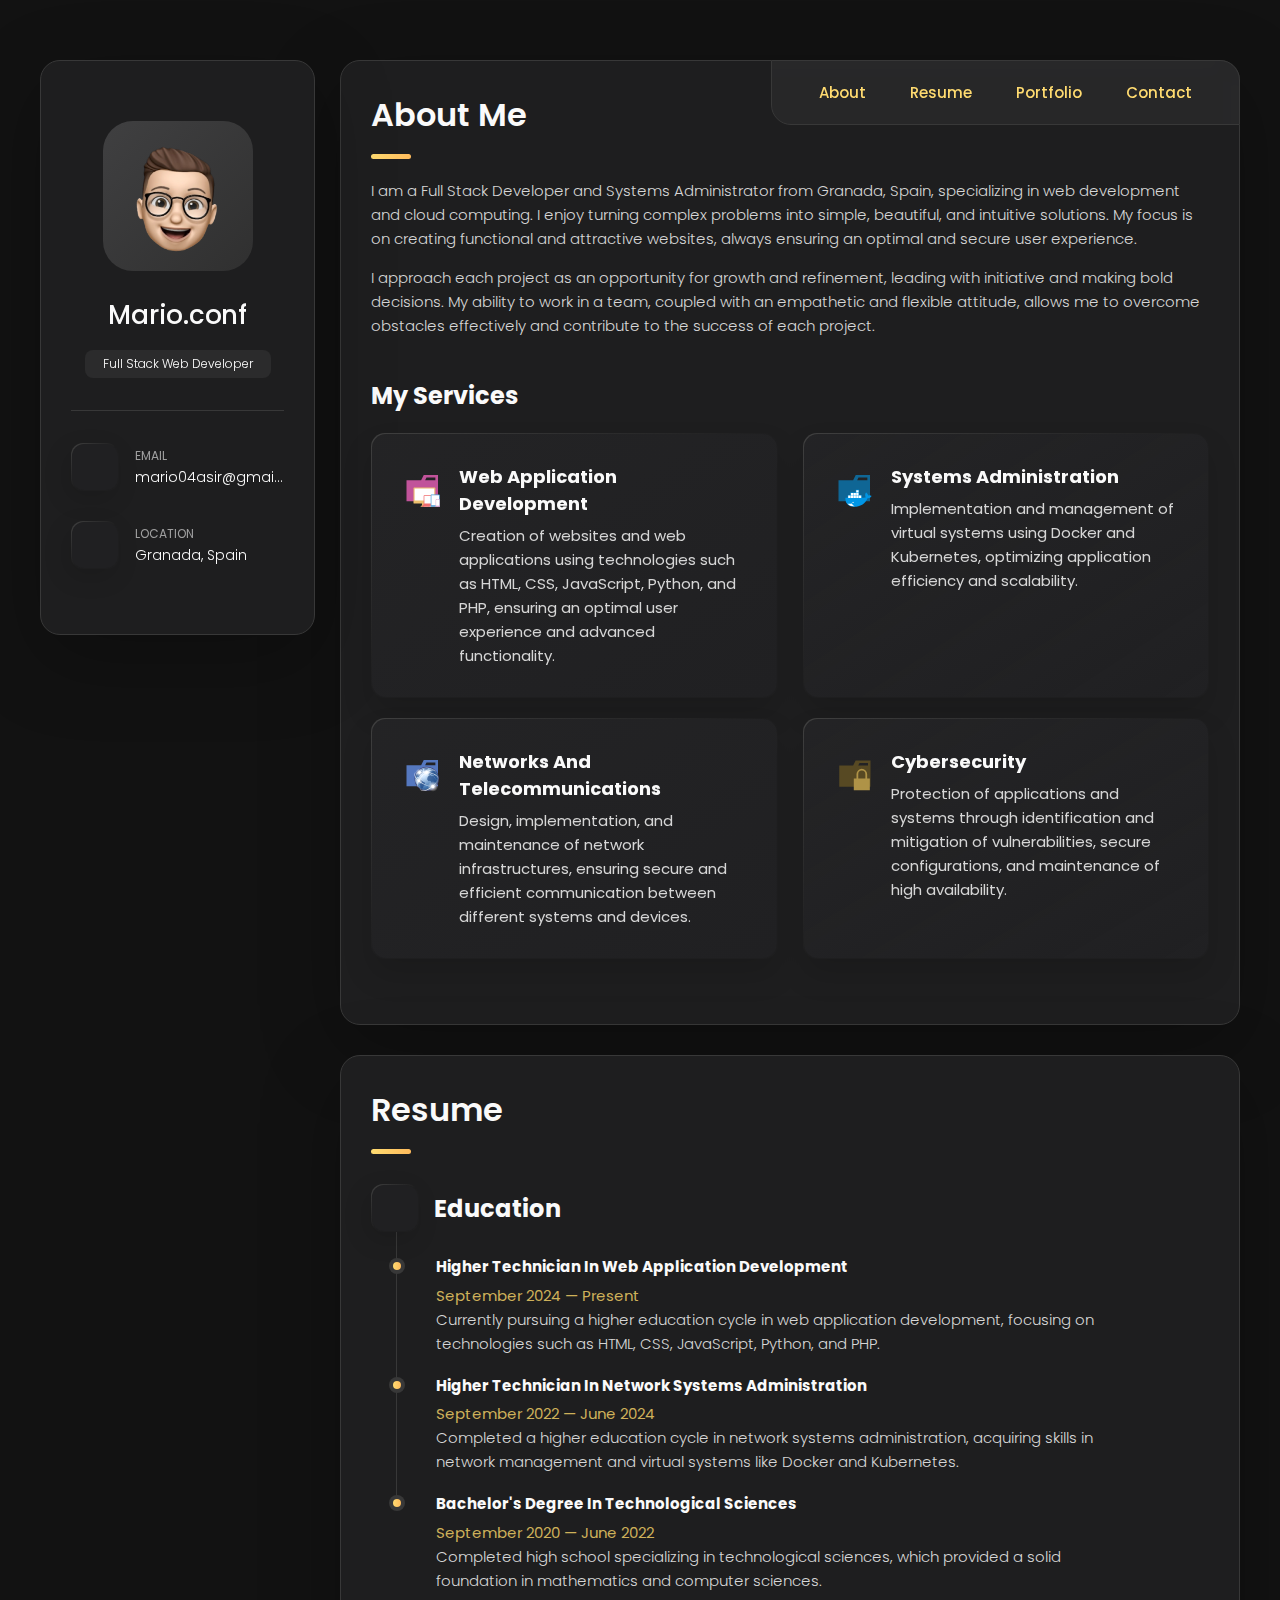
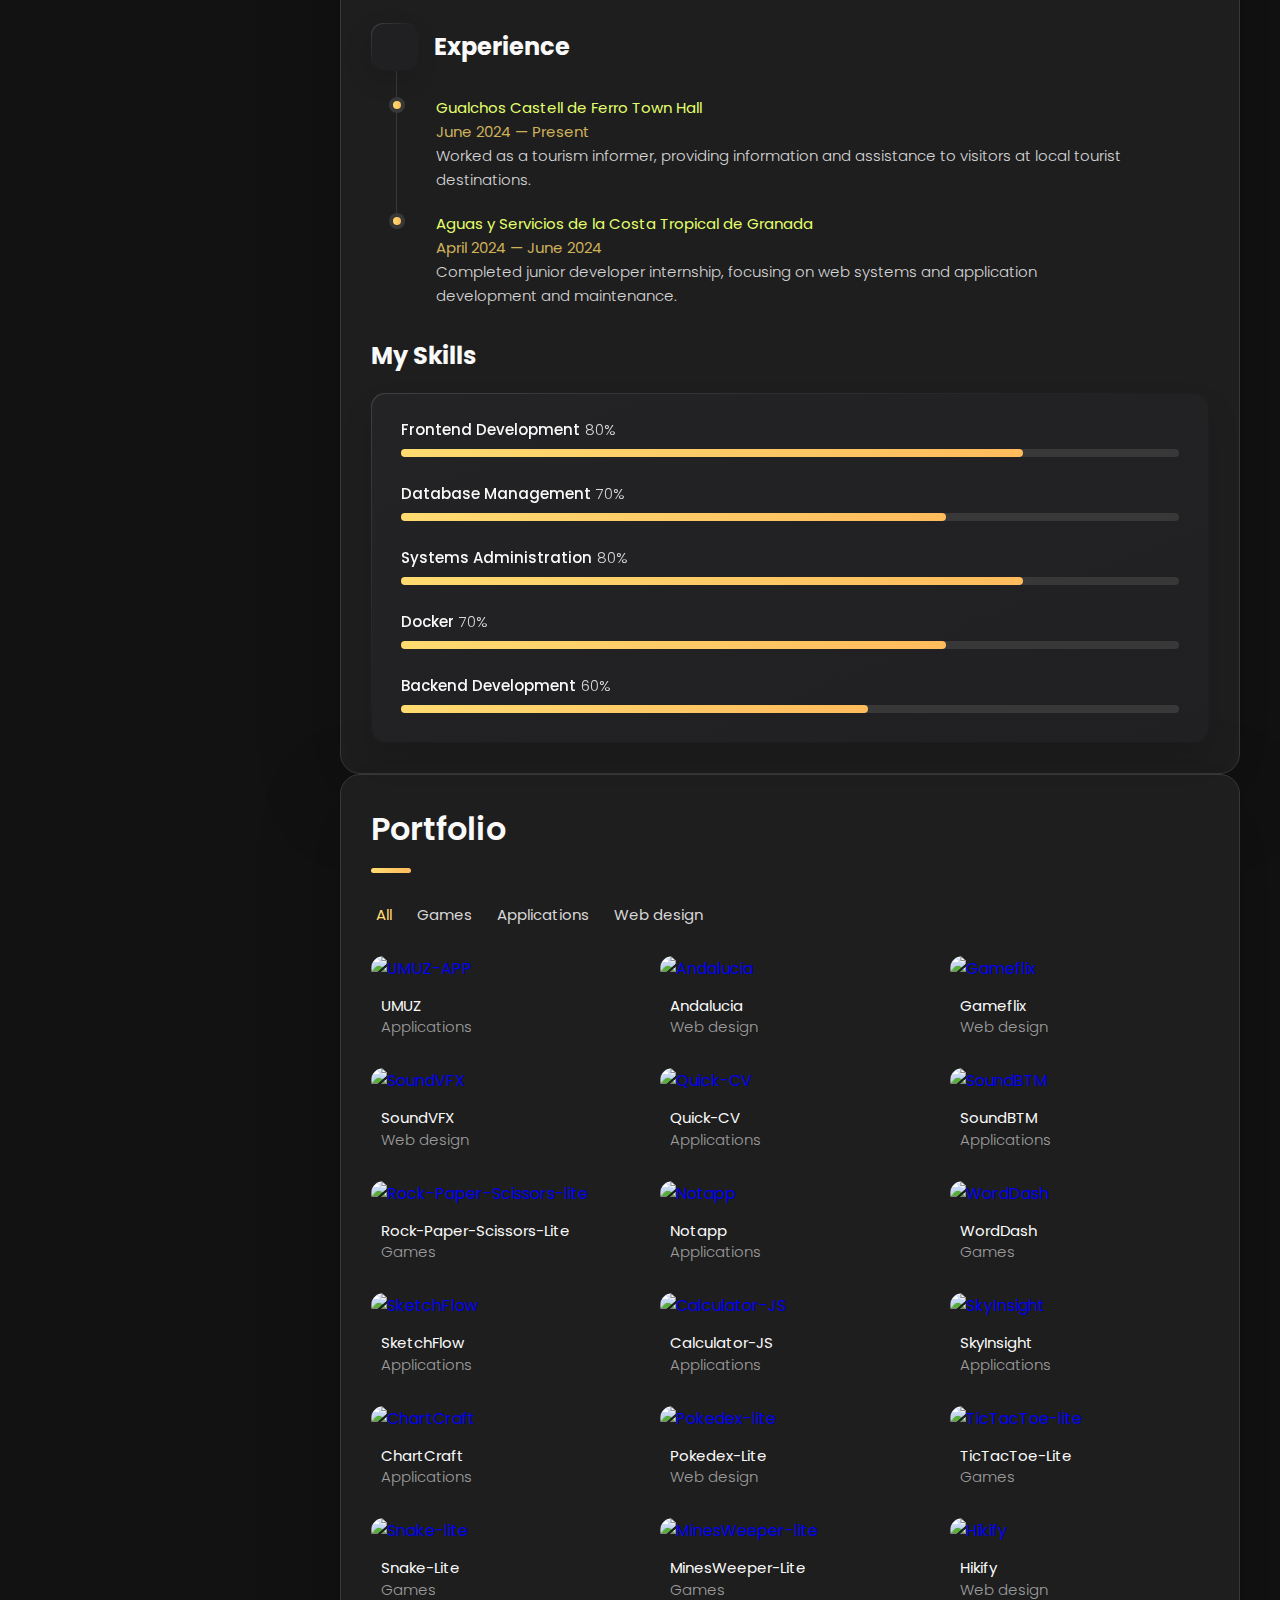
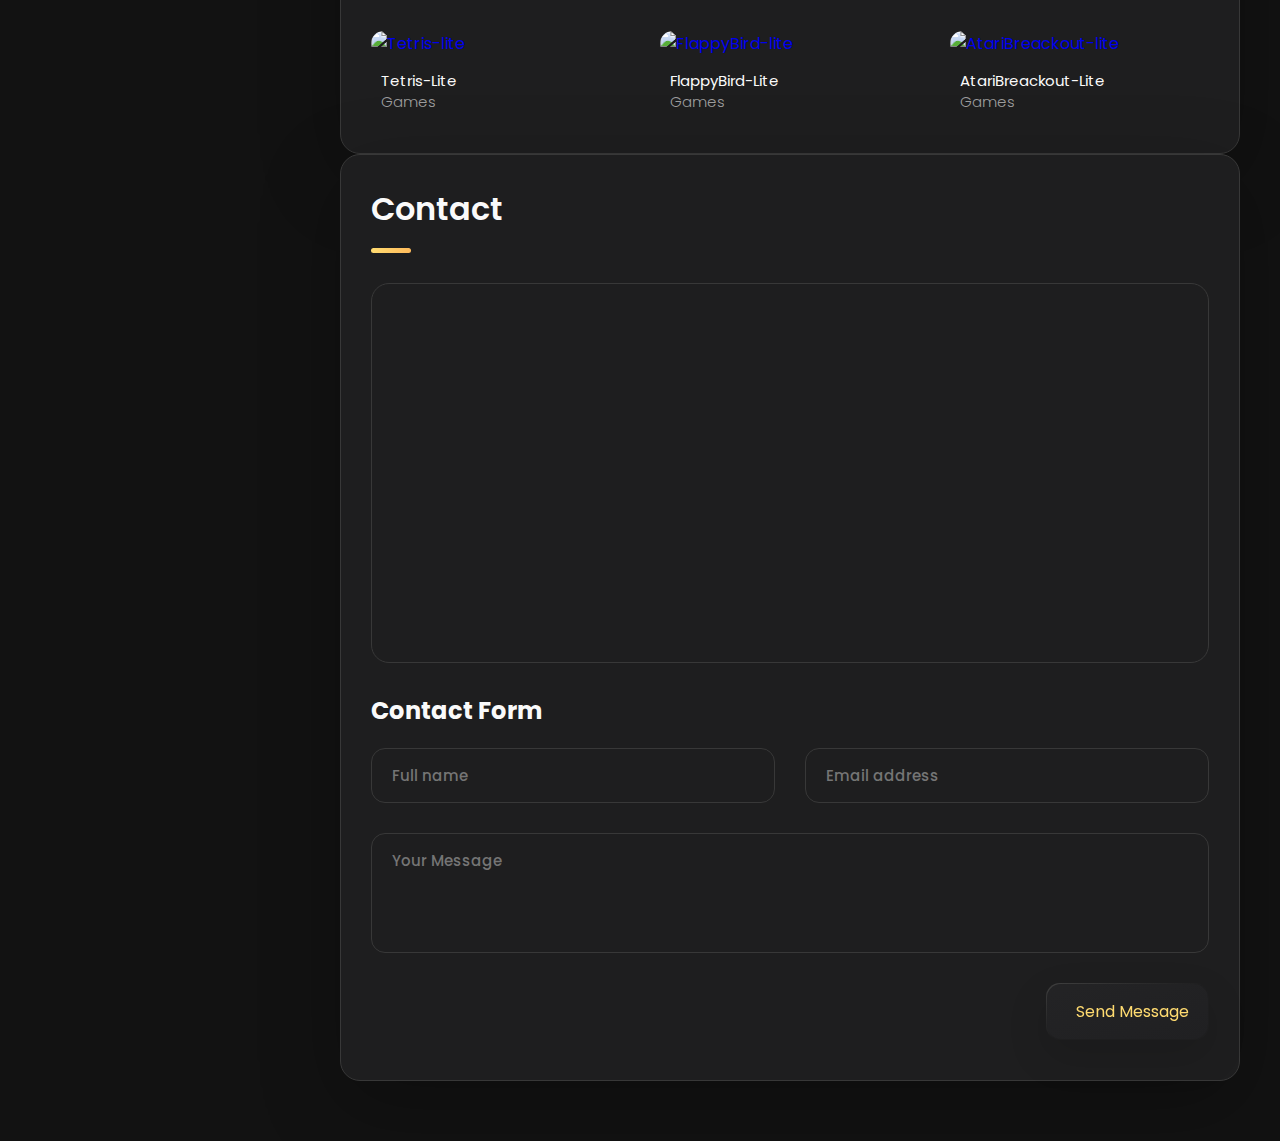
==== commit 4ceb607e: "new photo" ====
--- a/index.html
+++ b/index.html
@@ -5,7 +5,7 @@
   <meta charset="UTF-8">
   <meta http-equiv="X-UA-Compatible" content="IE=edge">
   <meta name="viewport" content="width=device-width, initial-scale=1.0">
-  <title>Mario.conf - Personal Portfolio</title>
+  <title>Mario.conf</title>
 
   <!--
     - custom css link
@@ -523,6 +523,18 @@
           </div>
       
           <ol class="timeline-list">
+
+            <li class="timeline-item">
+            
+              <span><a href="https://gualchos.es/inicio/" target="_blank">Gualchos Castell de Ferro Town Hall</a></span>
+            
+              <span>June 2024 — Present</span>
+            
+              <p class="timeline-text">
+                Worked as a tourism informer, providing information and assistance to visitors at local tourist destinations.
+              </p>
+            
+            </li>
   
             <li class="timeline-item">
             
@@ -536,17 +548,7 @@
             
             </li>
             
-            <li class="timeline-item">
-            
-              <span><a href="https://gualchos.es/inicio/" target="_blank">Gualchos Castell de Ferro Town Hall</a></span>
-            
-              <span>June 2024 — September 2024</span>
-            
-              <p class="timeline-text">
-                Worked as a tourism informer, providing information and assistance to visitors at local tourist destinations.
-              </p>
-            
-            </li>
+            
             
           </ol>
           
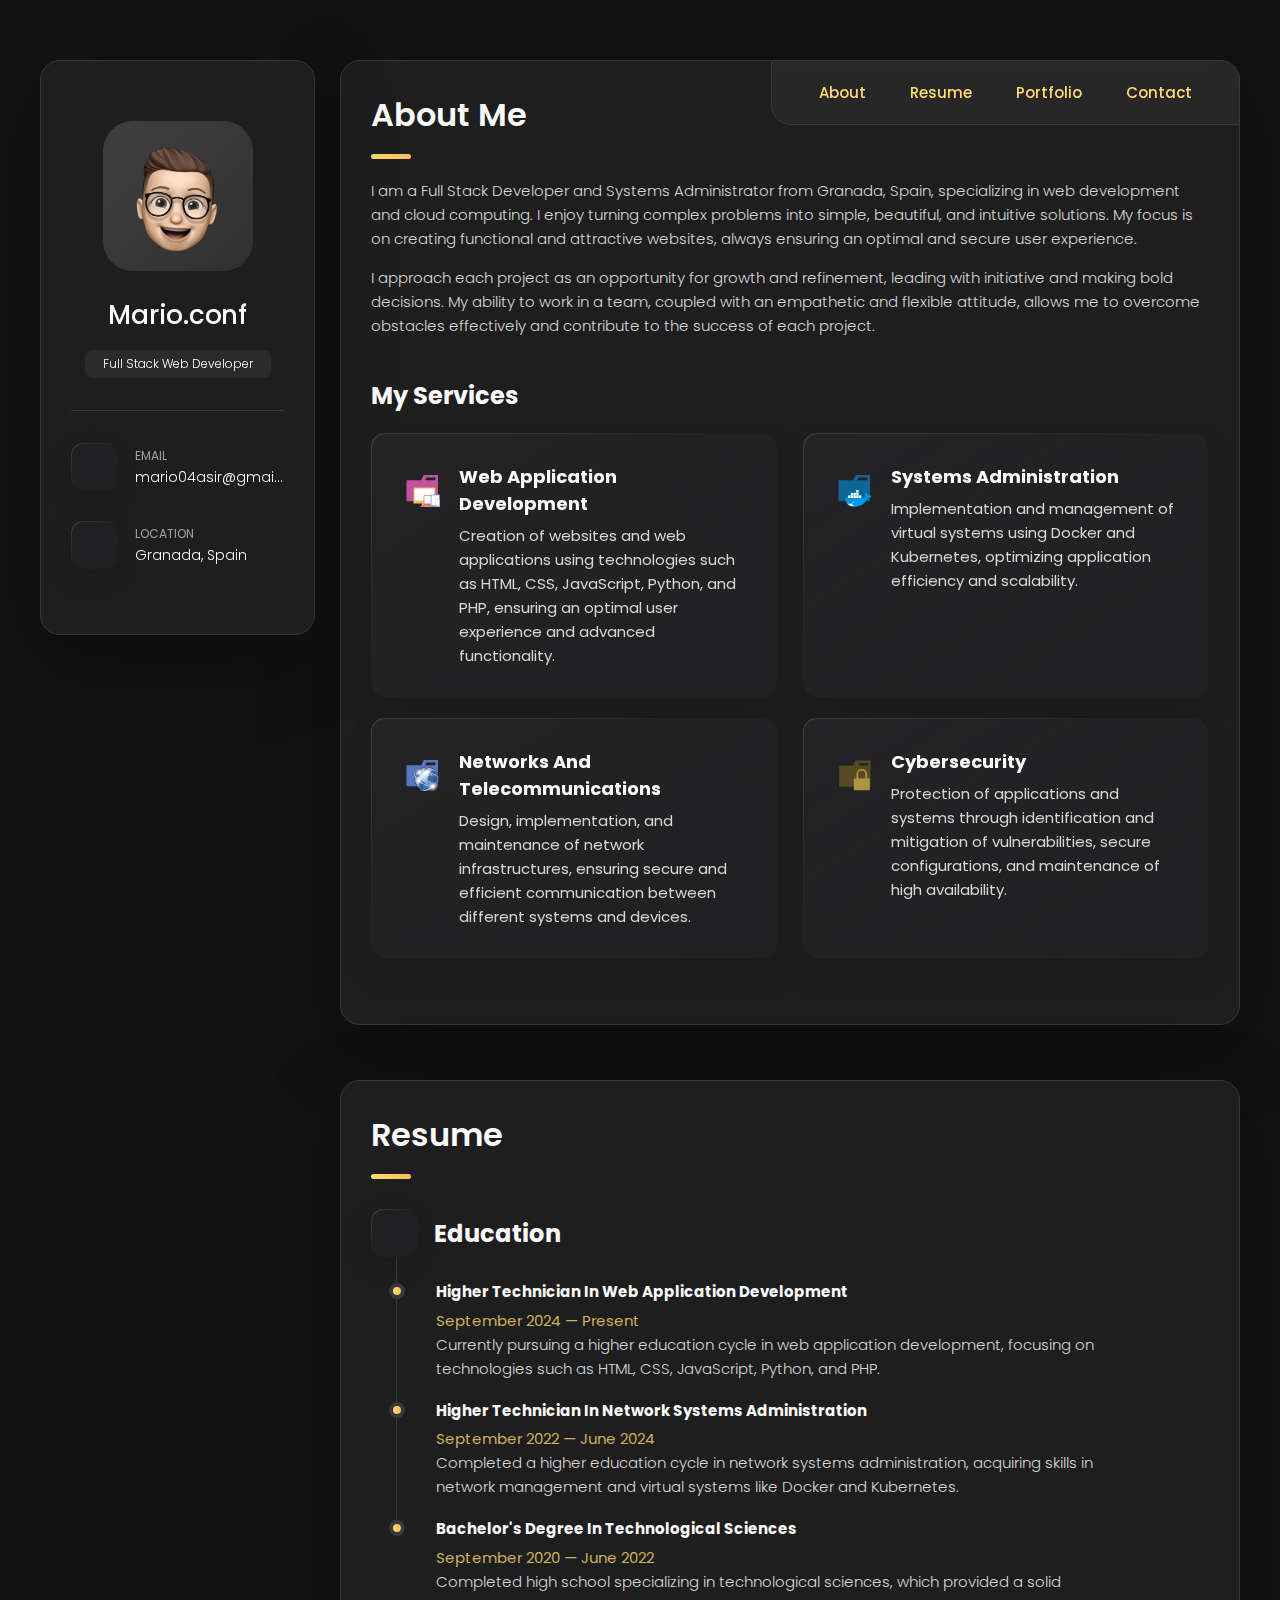
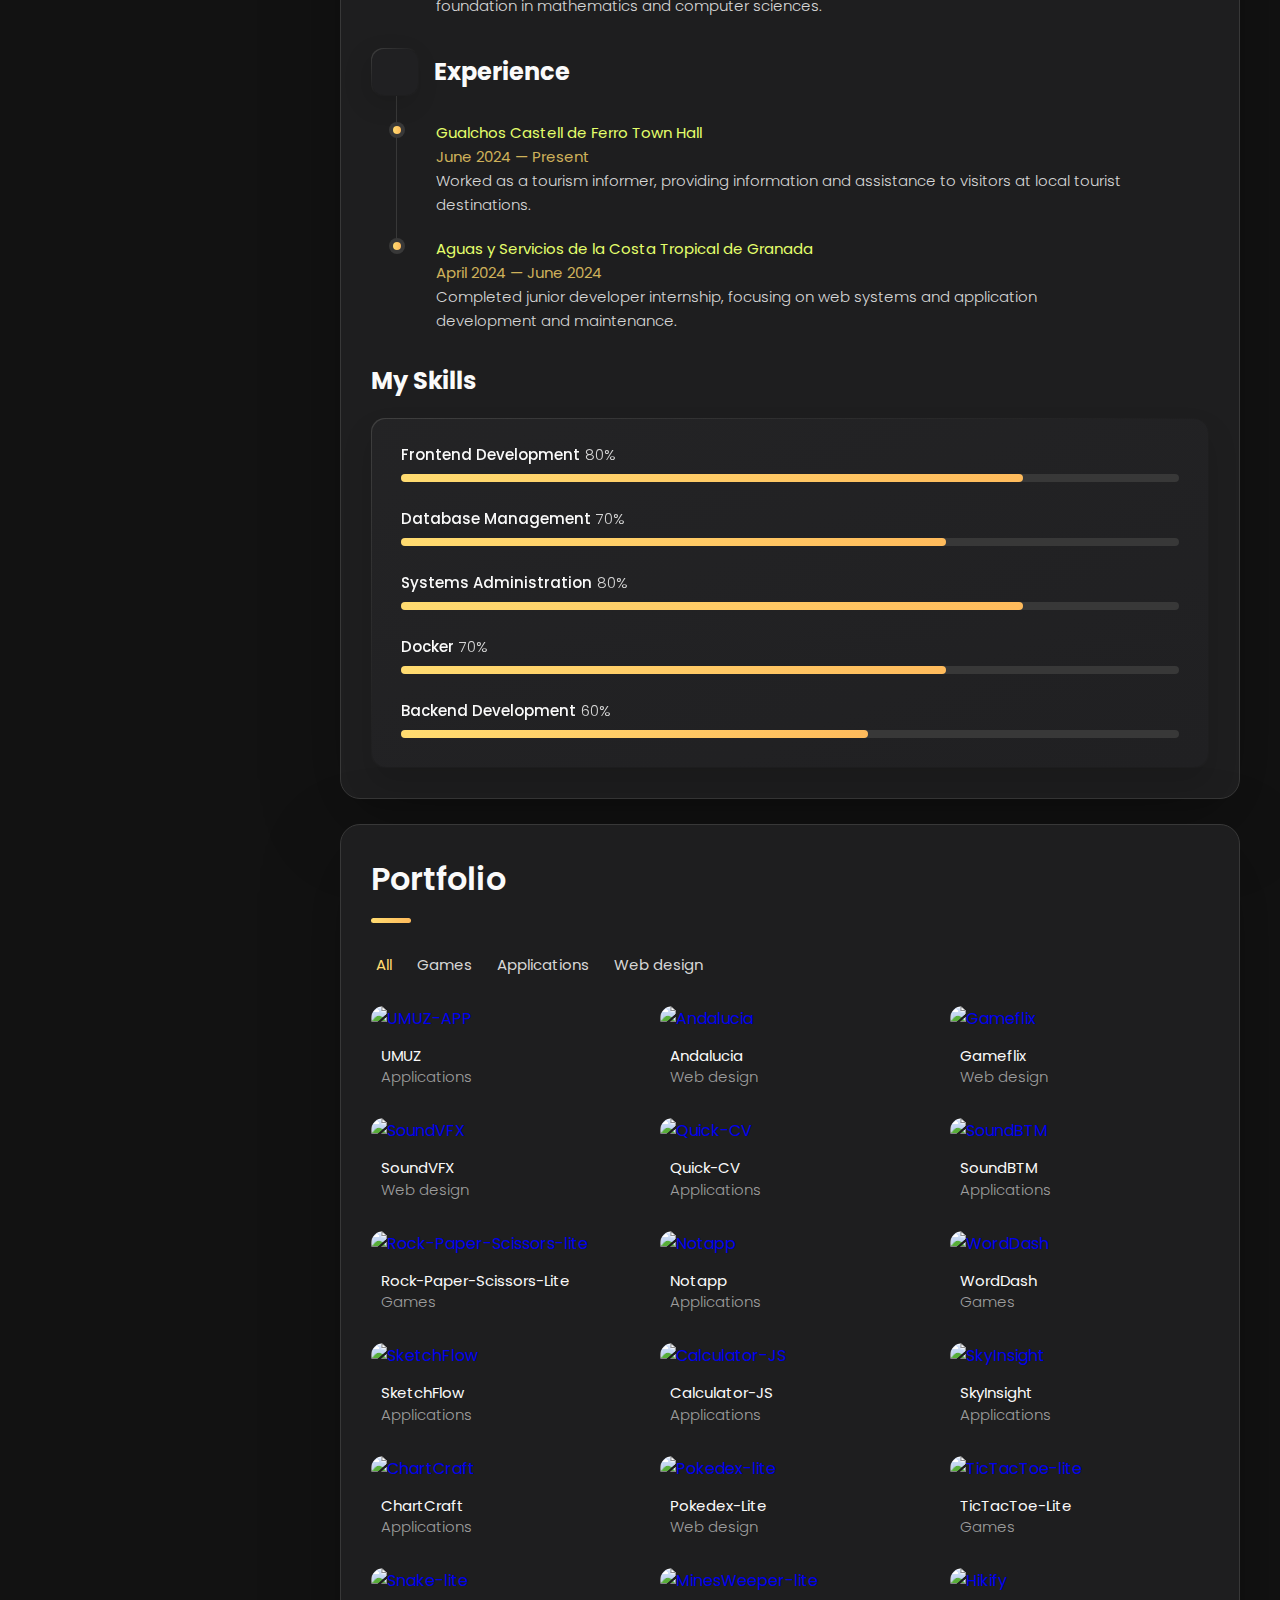
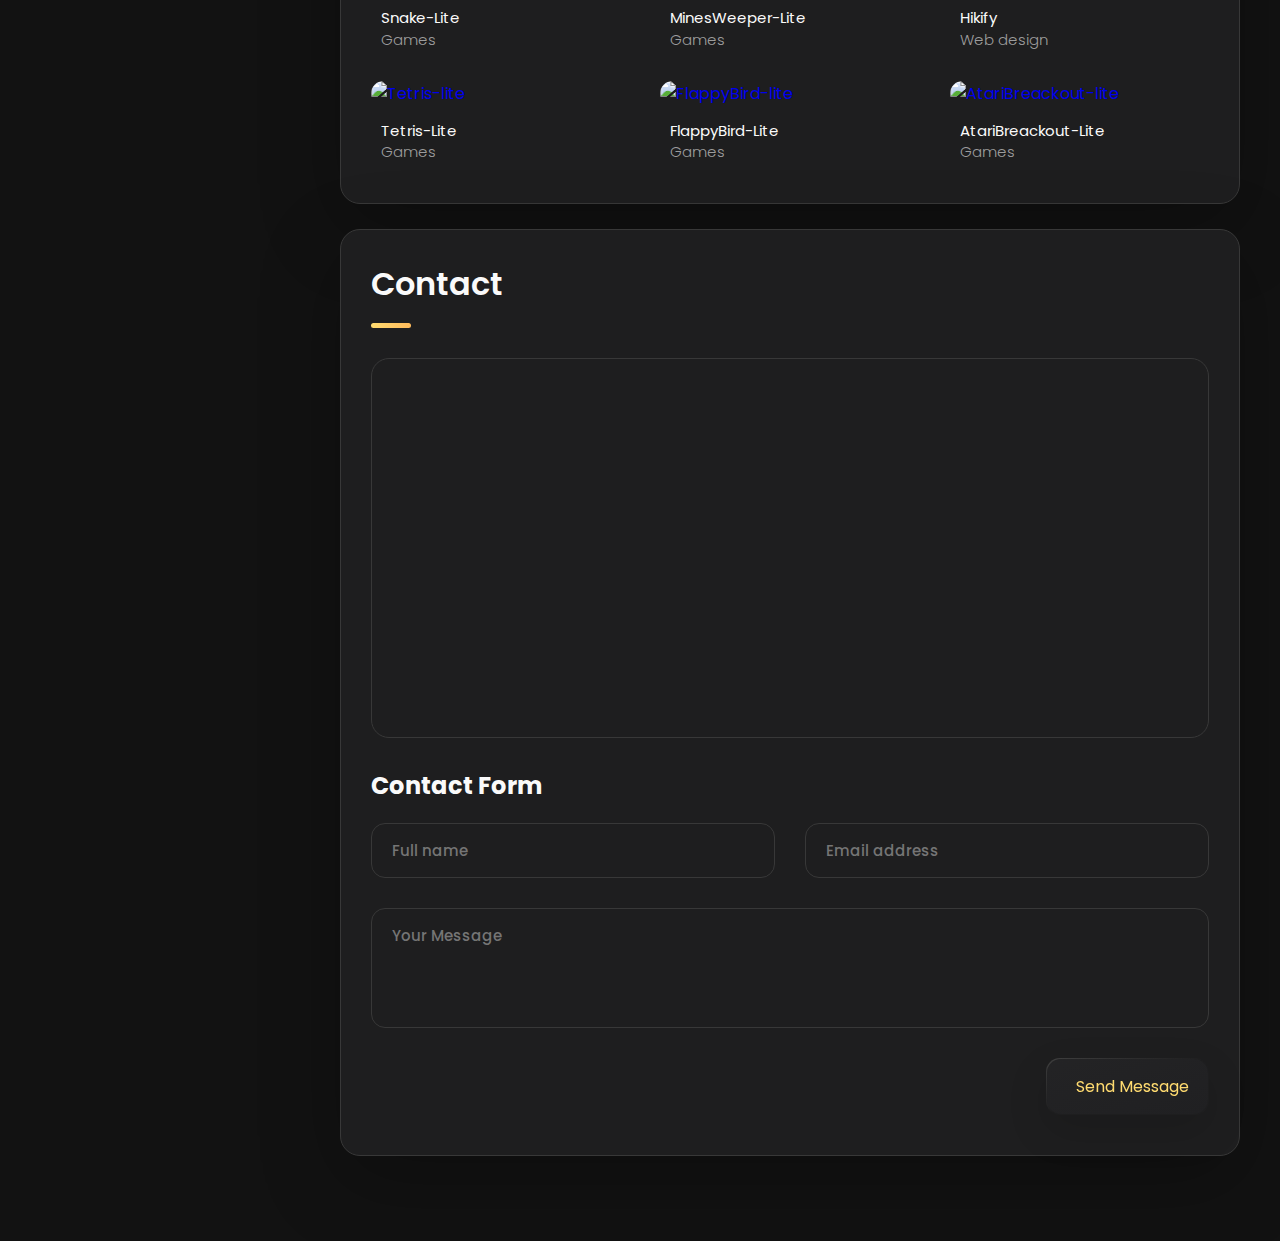
==== commit 8d9ca8be: "br" ====
--- a/index.html
+++ b/index.html
@@ -7,9 +7,7 @@
   <meta name="viewport" content="width=device-width, initial-scale=1.0">
   <title>Mario.conf</title>
 
-  <!--
-    - custom css link
-  -->
+
   <link rel="stylesheet"  href="./src/styles.css">
 
   <!--
@@ -249,6 +247,7 @@
     </section>
     
   </article>
+ 
   
           
         <!--
@@ -442,6 +441,7 @@
         -->
         </section>
       </article>
+      <br>
 
 
 
@@ -449,7 +449,8 @@
 
       <!--
         - #RESUME
-      --><article class="resume active" data-page="resume">
+      -->
+        <article class="resume active" data-page="resume">
 
   <header>
     <h2 class="h2 article-title">Resume</h2>
@@ -619,6 +620,7 @@
           
 
       </article>
+      <br>
 
 
 
@@ -1033,6 +1035,7 @@
         </section>
 
       </article>
+      <br>
 
       <!--
         - #BLOG
@@ -1219,6 +1222,7 @@
     </section>
   
   </article>
+  <br>
   
       -->
 
@@ -1279,6 +1283,7 @@
         </section>
 
       </article>
+      <br>
 
     </div>
 
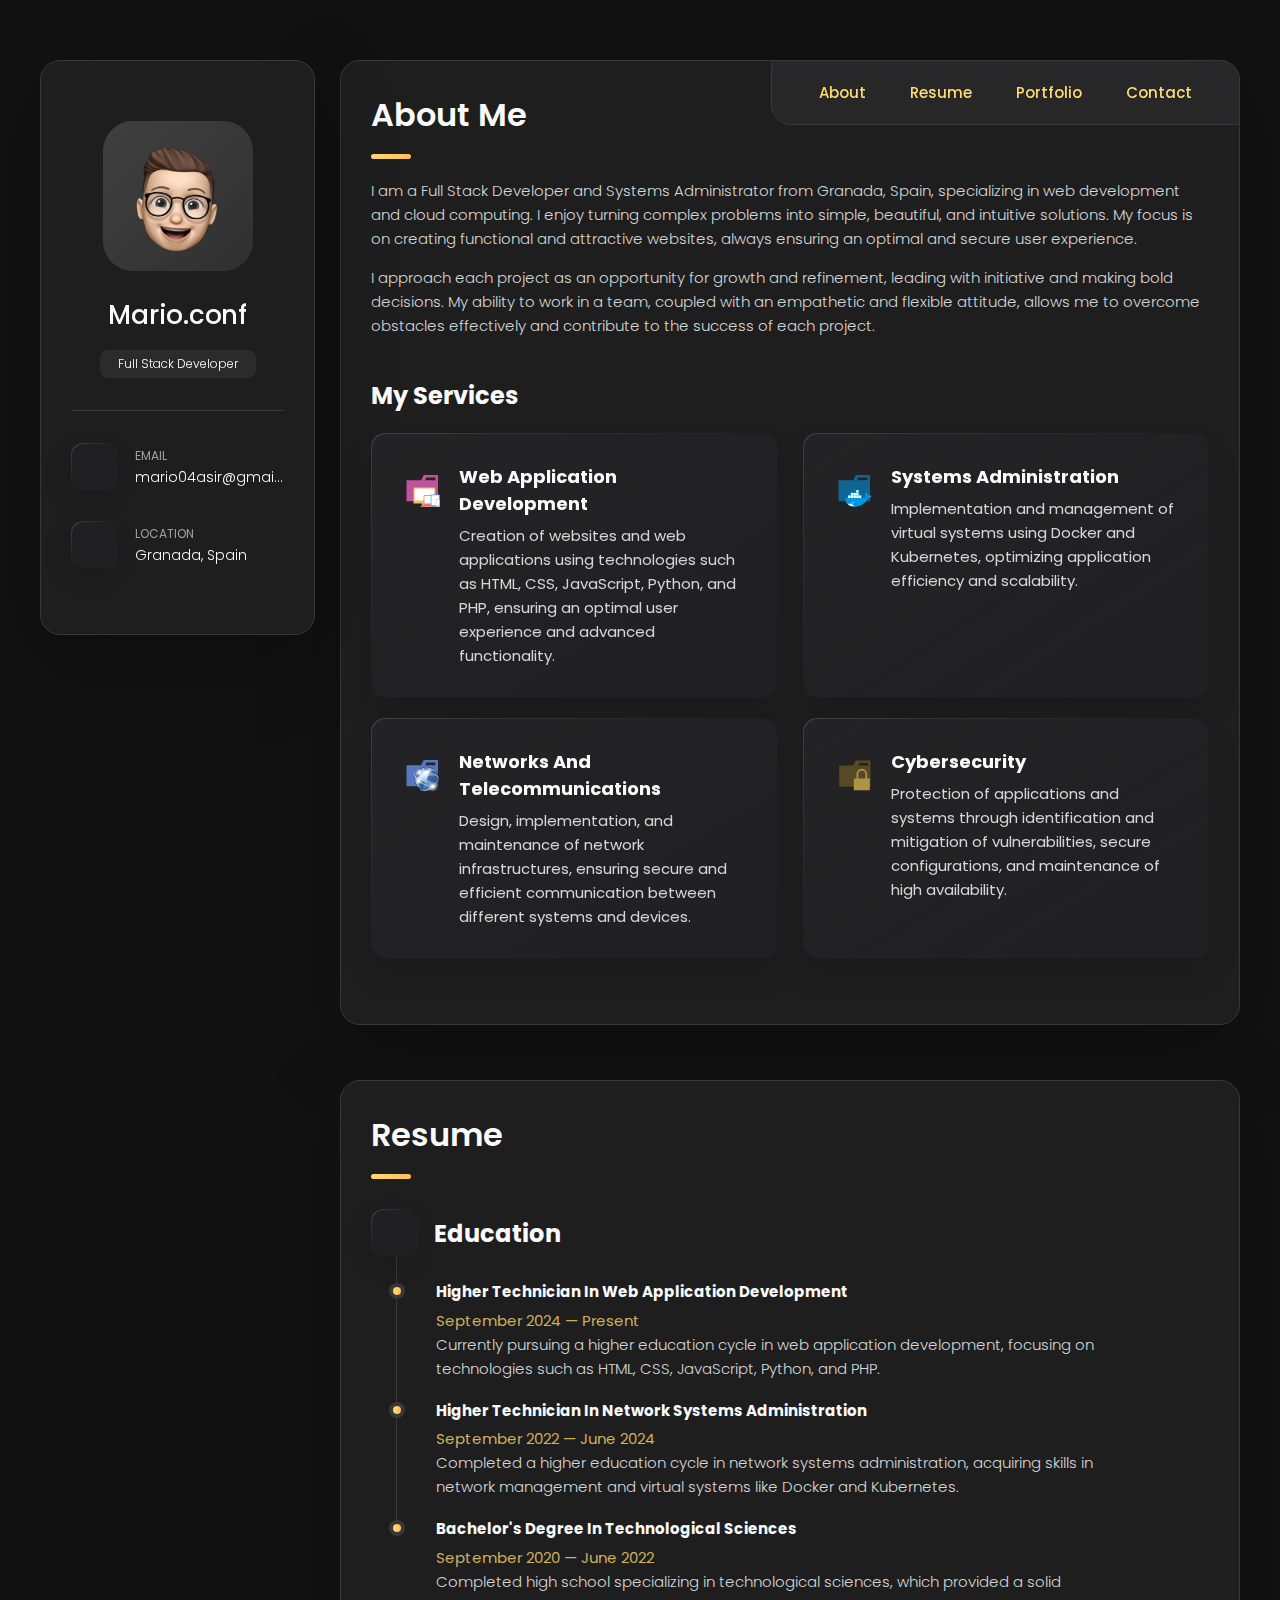
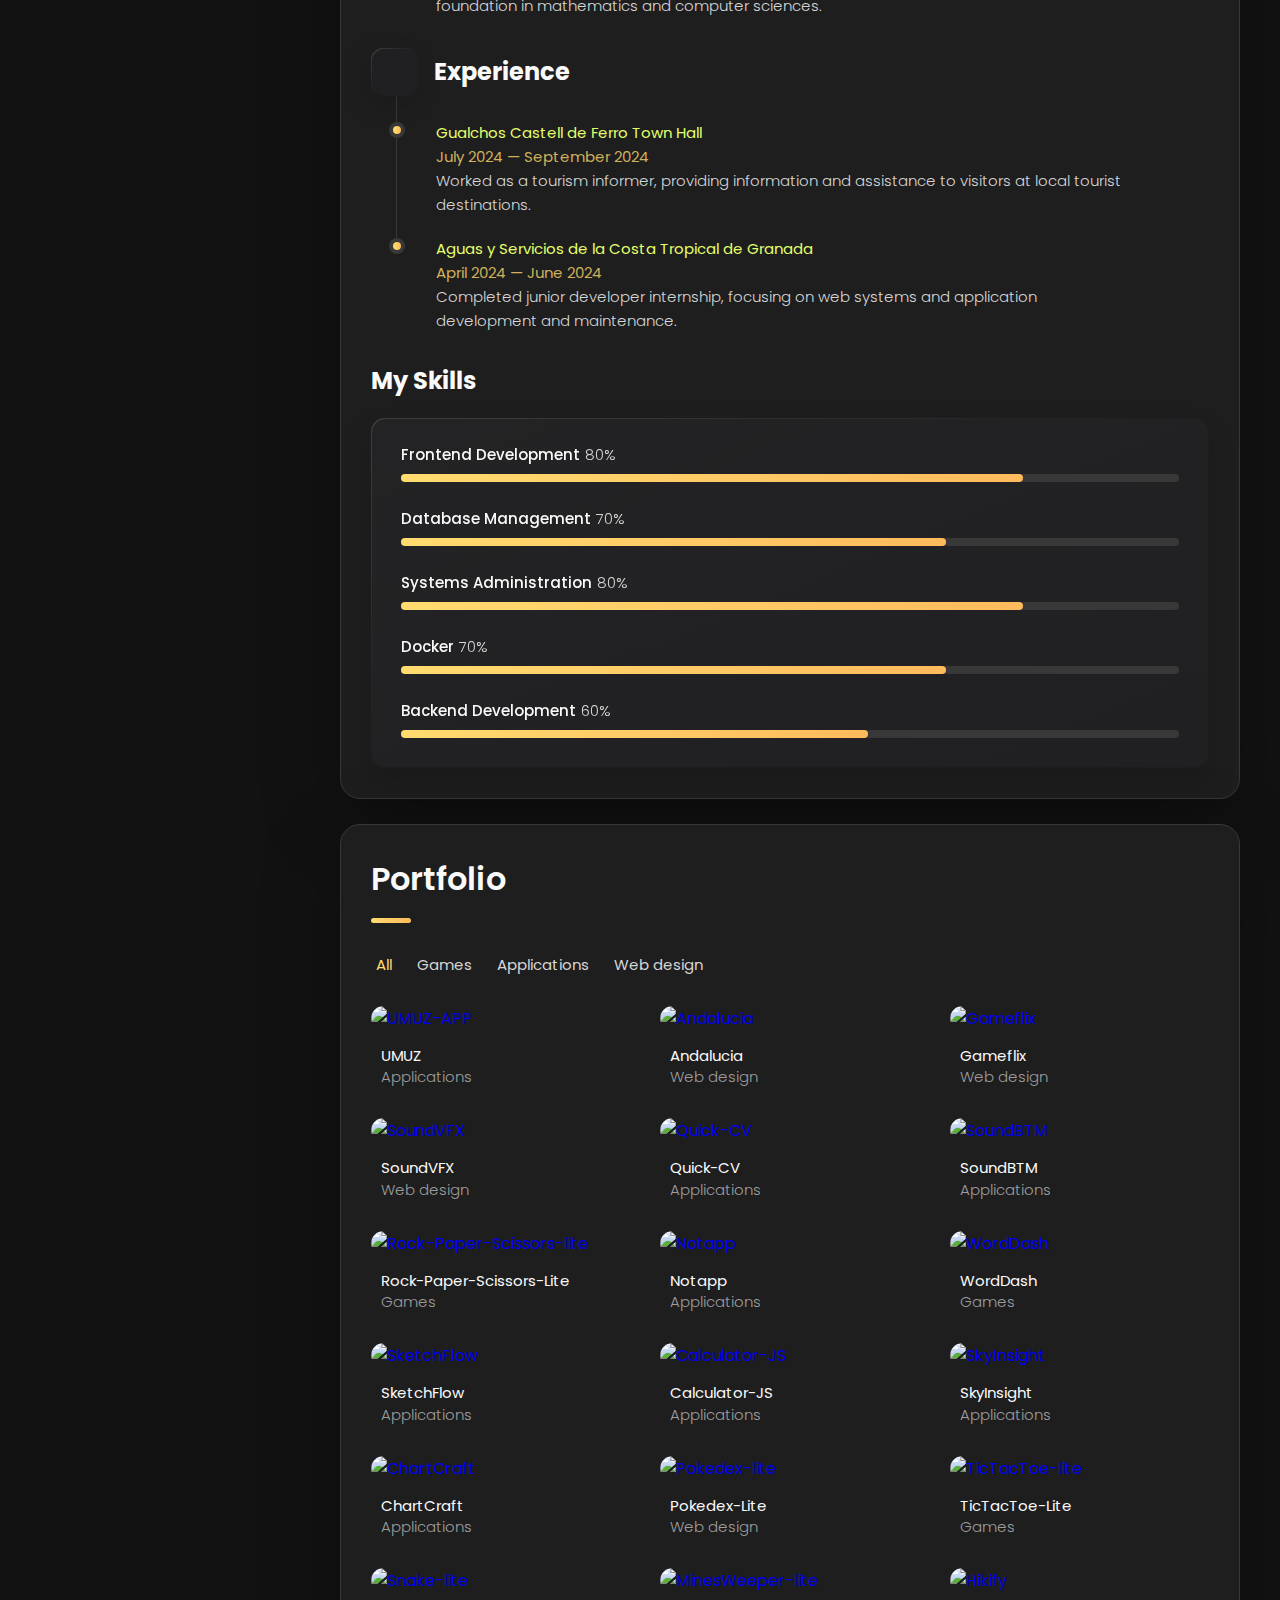
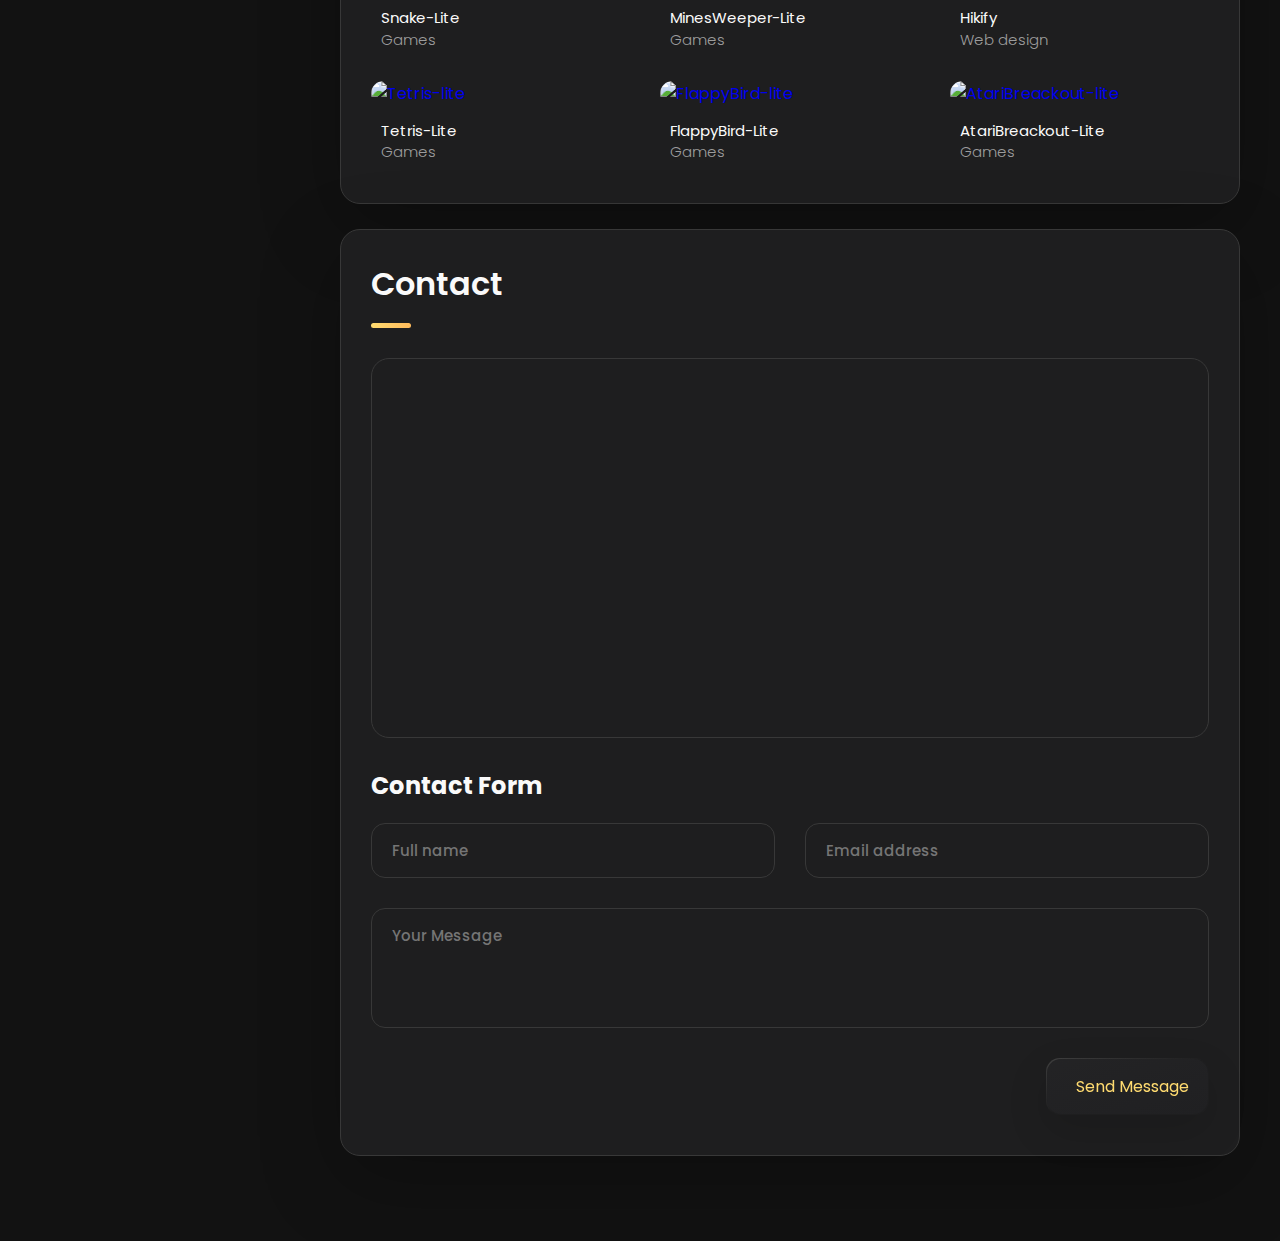
==== commit c38128a2: "Update after summer index.html" ====
--- a/index.html
+++ b/index.html
@@ -41,7 +41,7 @@
         <div class="info-content">
           <h1 class="name" title="Mario.conf">Mario.conf </h1>
 
-          <p class="title">Full Stack Web Developer</p>
+          <p class="title">Full Stack Developer</p>
         </div>
 
         <button class="info_more-btn" data-sidebar-btn>
@@ -266,16 +266,11 @@
                   <img src="./src/avatar-1.png" alt="Daniel lewis" width="60" data-testimonials-avatar>
                 </figure>
 
-                <h4 class="h4 testimonials-item-title" data-testimonials-title>Daniel lewis</h4>
+                <h4 class="h4 testimonials-item-title" data-testimonials-title></h4>
 
                 <div class="testimonials-text" data-testimonials-text>
                   <p>
-                    Richard was hired to create a corporate identity. We were very pleased with the work done. She has a
-                    lot of experience
-                    and is very concerned about the needs of client. Lorem ipsum dolor sit amet, ullamcous cididt
-                    consectetur adipiscing
-                    elit, seds do et eiusmod tempor incididunt ut laborels dolore magnarels alia.
-                  </p>
+                 </p>
                 </div>
 
               </div>
@@ -288,16 +283,11 @@
                   <img src="./src/avatar-2.png" alt="Jessica miller" width="60" data-testimonials-avatar>
                 </figure>
 
-                <h4 class="h4 testimonials-item-title" data-testimonials-title>Jessica miller</h4>
+                <h4 class="h4 testimonials-item-title" data-testimonials-title></h4>
 
                 <div class="testimonials-text" data-testimonials-text>
                   <p>
-                    Richard was hired to create a corporate identity. We were very pleased with the work done. She has a
-                    lot of experience
-                    and is very concerned about the needs of client. Lorem ipsum dolor sit amet, ullamcous cididt
-                    consectetur adipiscing
-                    elit, seds do et eiusmod tempor incididunt ut laborels dolore magnarels alia.
-                  </p>
+               </p>
                 </div>
 
               </div>
@@ -310,16 +300,11 @@
                   <img src="./src/avatar-3.png" alt="Emily evans" width="60" data-testimonials-avatar>
                 </figure>
 
-                <h4 class="h4 testimonials-item-title" data-testimonials-title>Emily evans</h4>
+                <h4 class="h4 testimonials-item-title" data-testimonials-title></h4>
 
                 <div class="testimonials-text" data-testimonials-text>
                   <p>
-                    Richard was hired to create a corporate identity. We were very pleased with the work done. She has a
-                    lot of experience
-                    and is very concerned about the needs of client. Lorem ipsum dolor sit amet, ullamcous cididt
-                    consectetur adipiscing
-                    elit, seds do et eiusmod tempor incididunt ut laborels dolore magnarels alia.
-                  </p>
+               </p>
                 </div>
 
               </div>
@@ -332,16 +317,11 @@
                   <img src="./src/avatar-4.png" alt="Henry william" width="60" data-testimonials-avatar>
                 </figure>
 
-                <h4 class="h4 testimonials-item-title" data-testimonials-title>Henry william</h4>
+                <h4 class="h4 testimonials-item-title" data-testimonials-title></h4>
 
                 <div class="testimonials-text" data-testimonials-text>
                   <p>
-                    Richard was hired to create a corporate identity. We were very pleased with the work done. She has a
-                    lot of experience
-                    and is very concerned about the needs of client. Lorem ipsum dolor sit amet, ullamcous cididt
-                    consectetur adipiscing
-                    elit, seds do et eiusmod tempor incididunt ut laborels dolore magnarels alia.
-                  </p>
+                 </p>
                 </div>
 
               </div>
@@ -373,18 +353,13 @@
 
             <div class="modal-content">
 
-              <h4 class="h3 modal-title" data-modal-title>Daniel lewis</h4>
-
-              <time datetime="2021-06-14">14 June, 2021</time>
+              <h4 class="h3 modal-title" data-modal-title></h4>
+
+              <time datetime="2021-06-14"></time>
 
               <div data-modal-text>
                 <p>
-                  Richard was hired to create a corporate identity. We were very pleased with the work done. She has a
-                  lot of experience
-                  and is very concerned about the needs of client. Lorem ipsum dolor sit amet, ullamcous cididt
-                  consectetur adipiscing
-                  elit, seds do et eiusmod tempor incididunt ut laborels dolore magnarels alia.
-                </p>
+               </p>
               </div>
 
             </div>
@@ -529,7 +504,7 @@
             
               <span><a href="https://gualchos.es/inicio/" target="_blank">Gualchos Castell de Ferro Town Hall</a></span>
             
-              <span>June 2024 — Present</span>
+              <span>July 2024 — September 2024</span>
             
               <p class="timeline-text">
                 Worked as a tourism informer, providing information and assistance to visitors at local tourist destinations.
